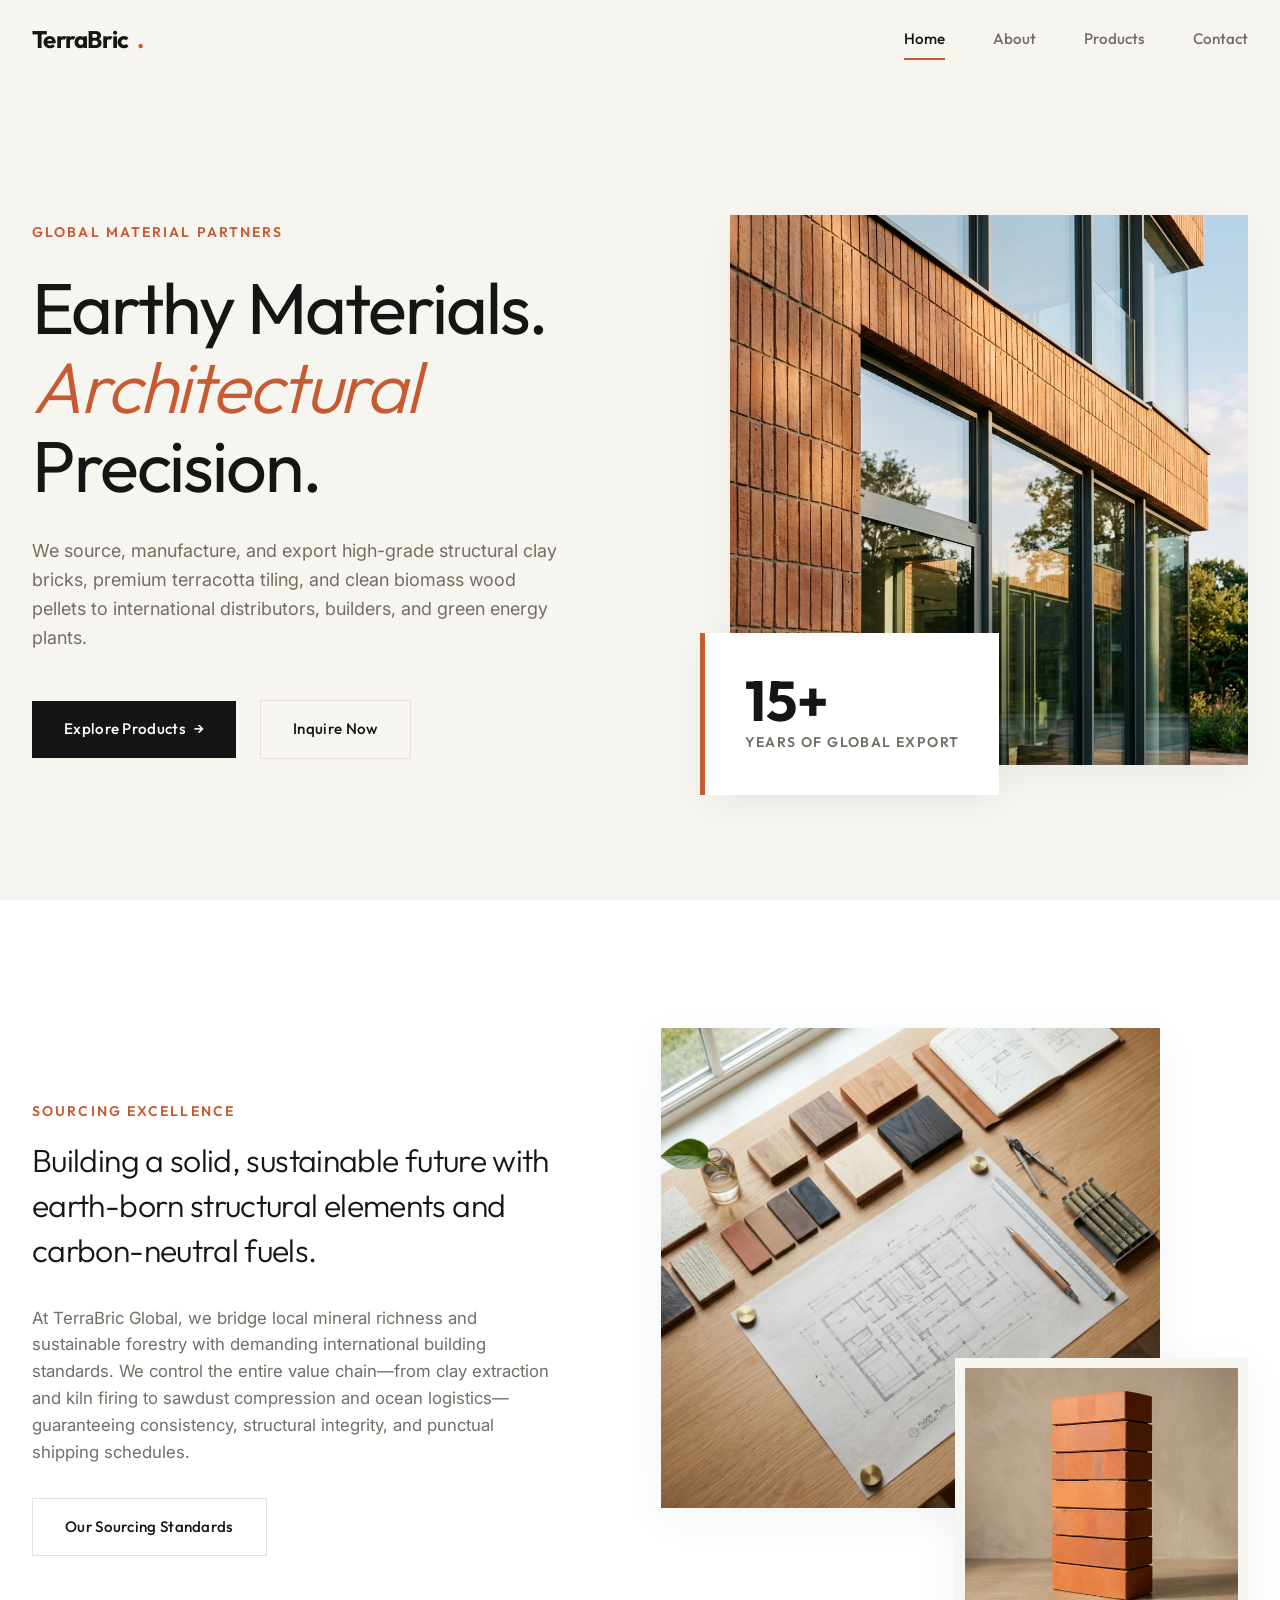
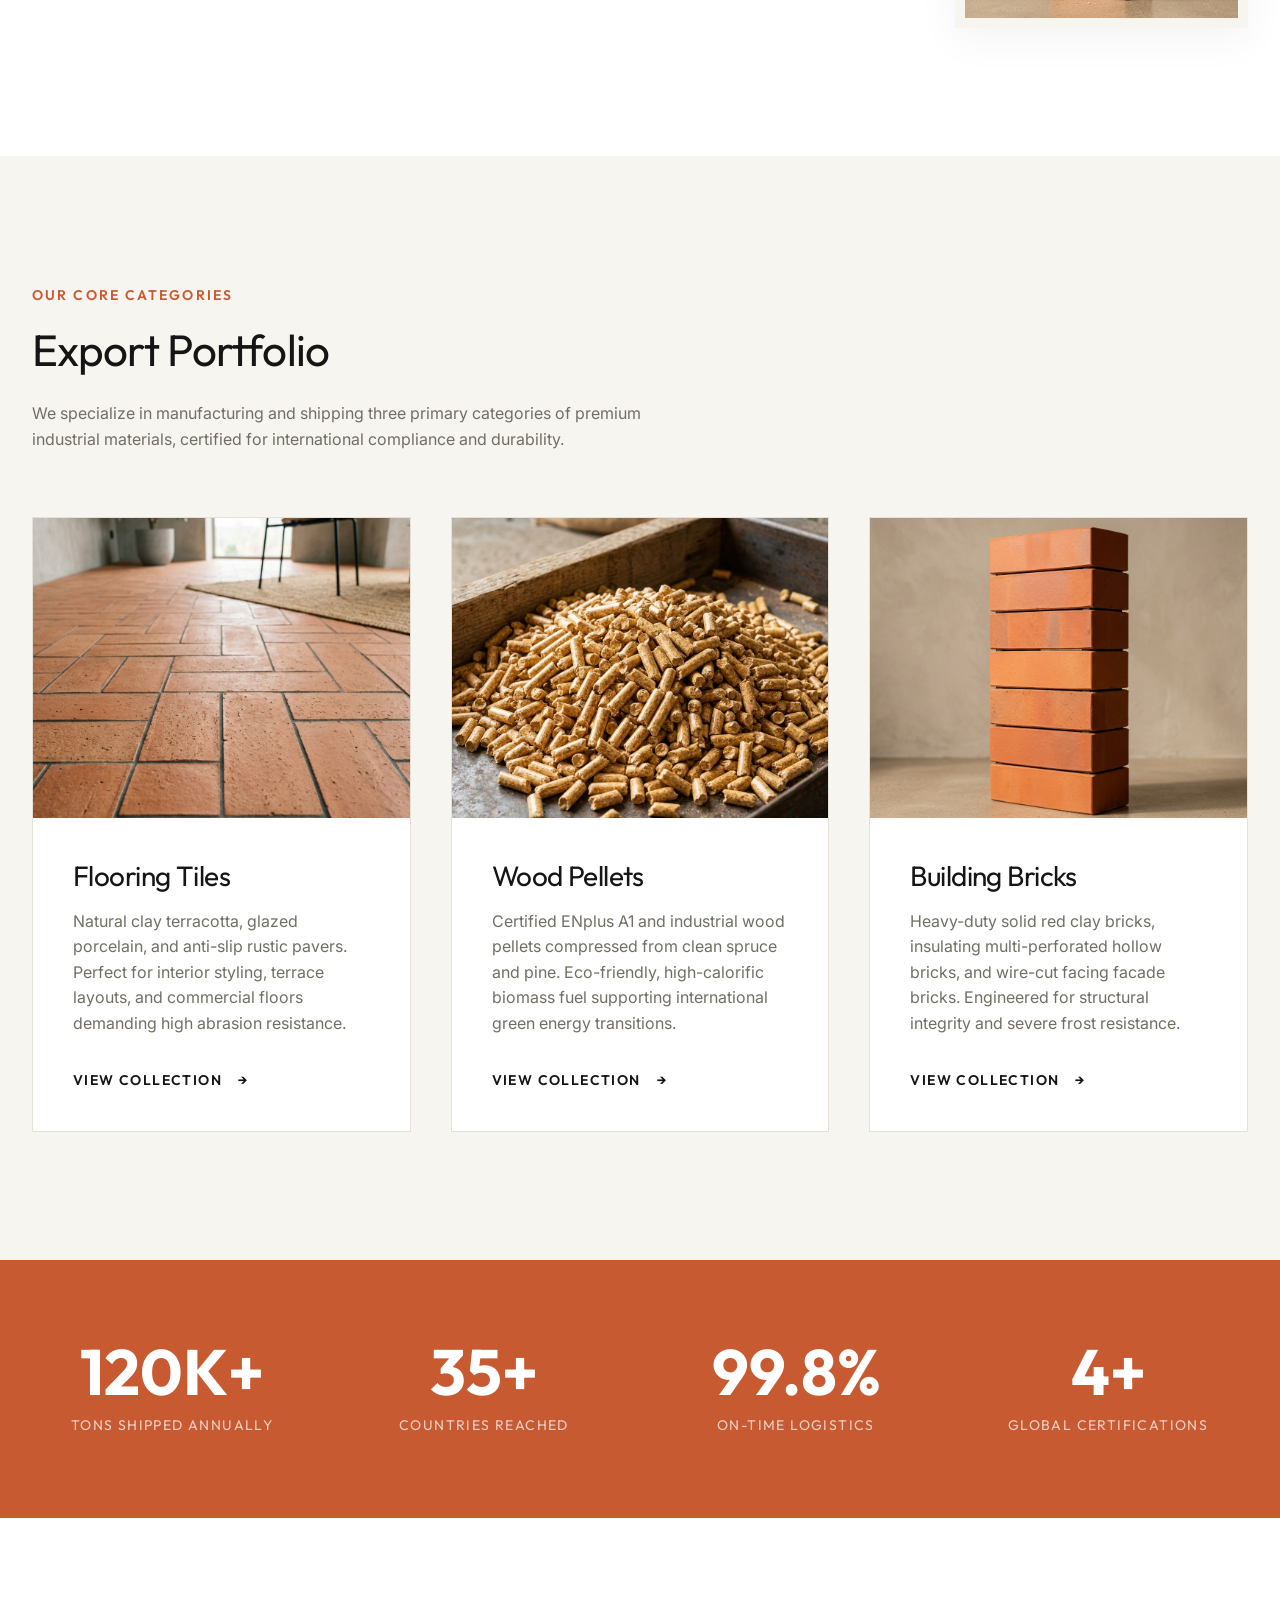
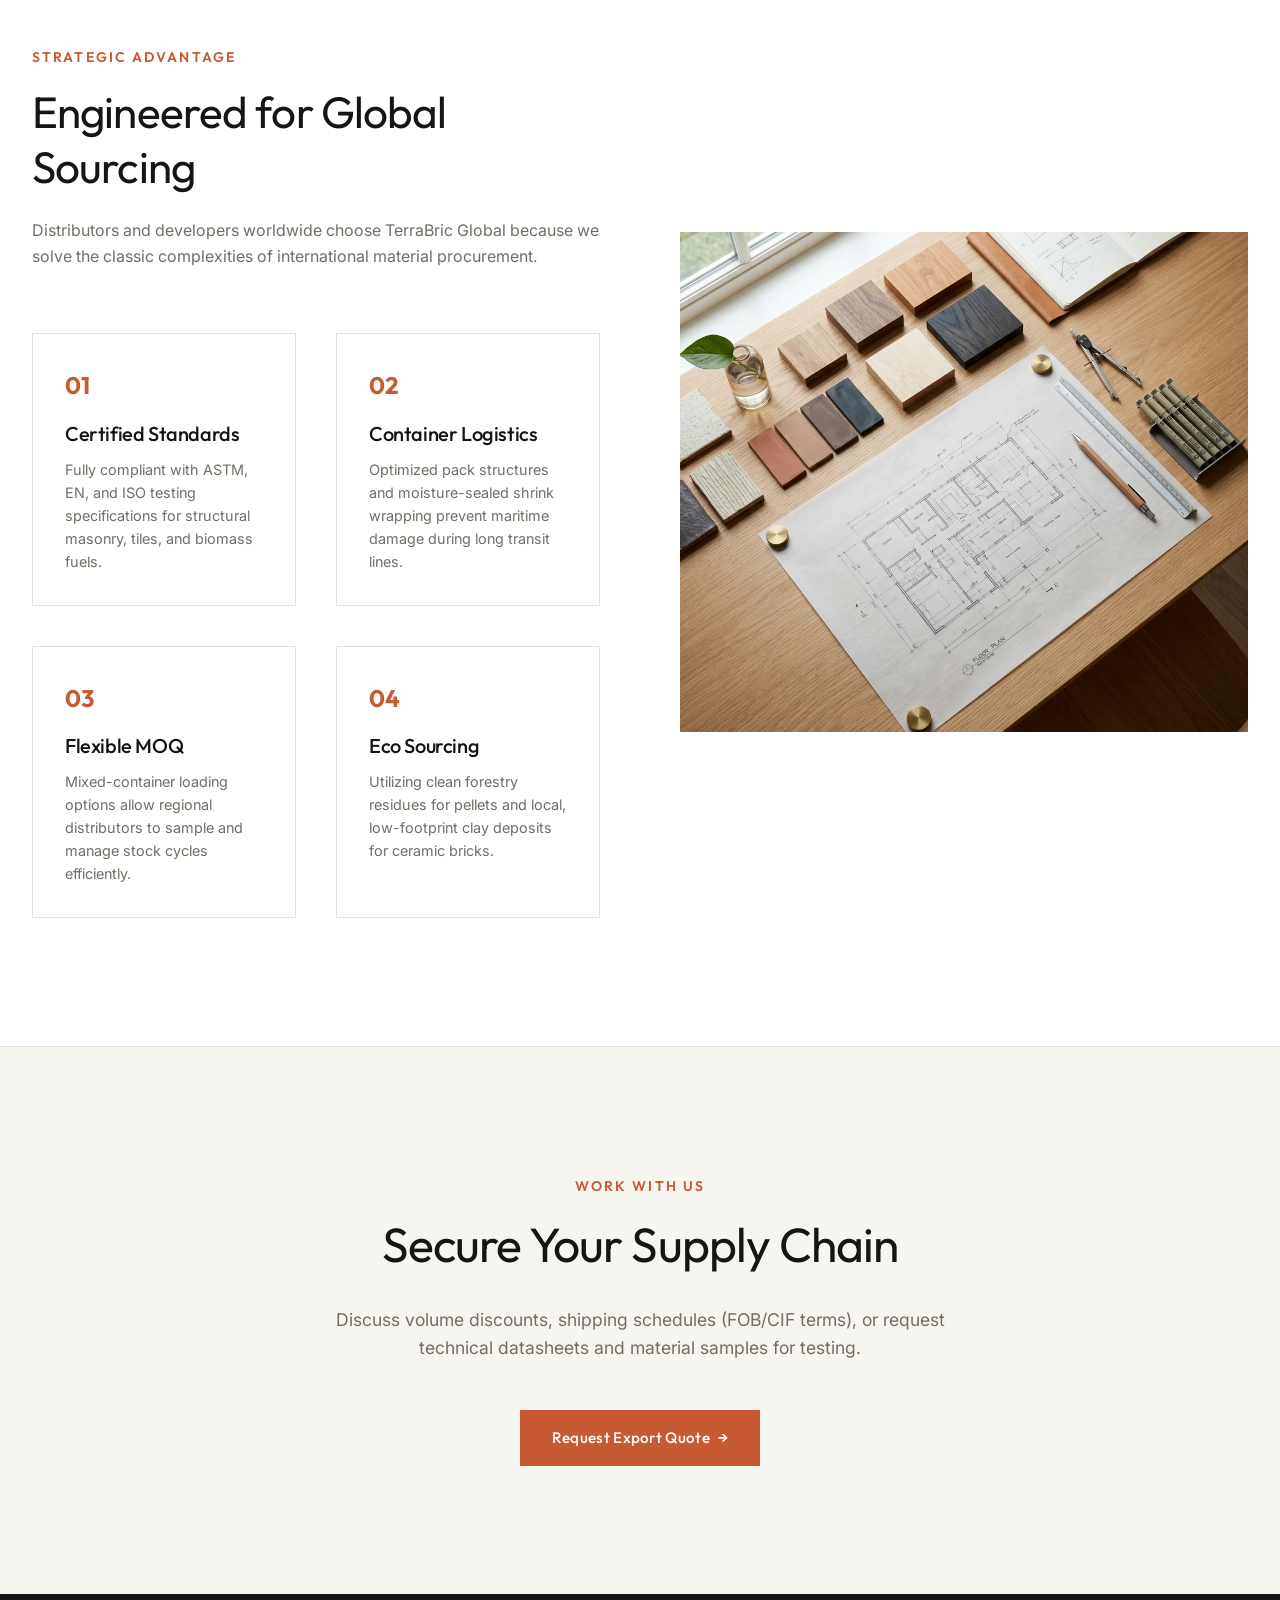
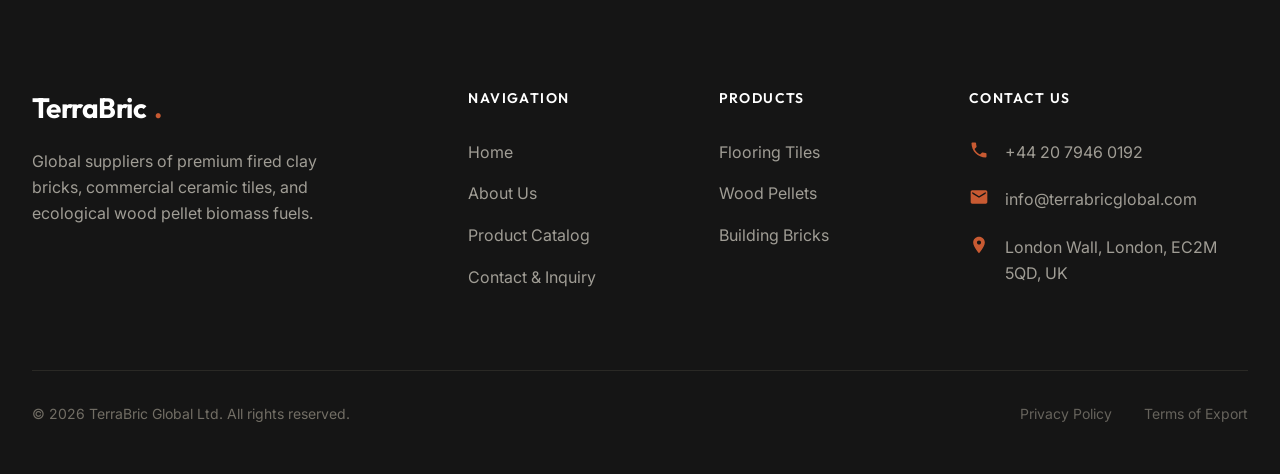
==== index.html @ 1673239d "Add files via upload" ====
<!DOCTYPE html>
<html lang="en">
<head>
  <meta charset="UTF-8">
  <meta name="viewport" content="width=device-width, initial-scale=1.0">
  <title>TerraBric Global | Premium Architectural Bricks, Flooring Tiles & Wood Pellets Export</title>
  <meta name="description" content="TerraBric Global is a premier international supplier of high-density clay building bricks, luxury terracotta flooring tiles, and certified sustainable wood pellets biomass fuel. Serving developers and distributors worldwide.">
  <link rel="stylesheet" href="css/style.css">
</head>
<body>

  <!-- HEADER -->
  <header class="header" id="main-header">
    <div class="container nav-wrapper">
      <a href="index.html" class="logo" id="logo-link">
        TerraBric<span>.</span>
      </a>
      
      <nav class="nav-links" id="desktop-nav">
        <a href="index.html" class="nav-link active">Home</a>
        <a href="about.html" class="nav-link">About</a>
        <a href="products.html" class="nav-link">Products</a>
        <a href="contact.html" class="nav-link">Contact</a>
      </nav>

      <div class="burger-menu" id="mobile-menu-burger" aria-label="Toggle Menu">
        <span class="burger-line"></span>
        <span class="burger-line"></span>
        <span class="burger-line"></span>
      </div>
    </div>
  </header>

  <!-- MOBILE NAVIGATION DRAWER -->
  <div class="mobile-nav" id="mobile-navigation-drawer">
    <a href="index.html" class="mobile-nav-link active">Home</a>
    <a href="about.html" class="mobile-nav-link">About</a>
    <a href="products.html" class="mobile-nav-link">Products</a>
    <a href="contact.html" class="mobile-nav-link">Contact</a>
  </div>

  <main>
    <!-- HERO SECTION -->
    <section class="hero" id="home-hero">
      <div class="container hero-grid">
        <div class="hero-content fade-in-element visible">
          <span class="hero-tagline">Global Material Partners</span>
          <h1>Earthy Materials. <span>Architectural</span> Precision.</h1>
          <p>We source, manufacture, and export high-grade structural clay bricks, premium terracotta tiling, and clean biomass wood pellets to international distributors, builders, and green energy plants.</p>
          <div class="hero-cta">
            <a href="products.html" class="btn btn-primary" id="hero-btn-products">
              Explore Products <span class="btn-icon">→</span>
            </a>
            <a href="contact.html" class="btn btn-secondary" id="hero-btn-contact">
              Inquire Now
            </a>
          </div>
        </div>
        <div class="hero-media fade-in-element visible delay-200">
          <div class="hero-image-wrapper">
            <img src="assets/hero.png" alt="TerraBric Premium Modern Architectural Facade">
          </div>
          <div class="hero-badge">
            <span class="number">15+</span>
            <span class="text">Years of Global Export</span>
          </div>
        </div>
      </div>
    </section>

    <!-- INTRO SECTION -->
    <section class="section section-light" id="home-intro">
      <div class="container">
        <div class="about-grid">
          <div class="about-intro-text fade-in-element">
            <span class="section-header"><span class="tagline">Sourcing Excellence</span></span>
            <h3>Building a solid, sustainable future with earth-born structural elements and carbon-neutral fuels.</h3>
            <p>At TerraBric Global, we bridge local mineral richness and sustainable forestry with demanding international building standards. We control the entire value chain—from clay extraction and kiln firing to sawdust compression and ocean logistics—guaranteeing consistency, structural integrity, and punctual shipping schedules.</p>
            <a href="about.html" class="btn btn-secondary" id="intro-btn-about">Our Sourcing Standards</a>
          </div>
          <div class="about-gallery fade-in-element delay-200">
            <div class="about-img-main">
              <img src="assets/about_company.png" alt="TerraBric Design and Material Selection Desk">
            </div>
            <div class="about-img-sub">
              <img src="assets/building_bricks.png" alt="TerraBric Premium Fired Clay Brick close-up">
            </div>
          </div>
        </div>
      </div>
    </section>

    <!-- PRODUCT CATEGORIES SHOWCASE -->
    <section class="section" id="home-categories">
      <div class="container">
        <div class="section-header fade-in-element">
          <span class="tagline">Our Core Categories</span>
          <h2>Export Portfolio</h2>
          <p>We specialize in manufacturing and shipping three primary categories of premium industrial materials, certified for international compliance and durability.</p>
        </div>

        <div class="categories-grid">
          <!-- Flooring Tiles -->
          <div class="category-card fade-in-element">
            <div class="category-img">
              <img src="assets/flooring_tiles.png" alt="Premium Terracotta Flooring Tiles">
            </div>
            <div class="category-info">
              <h3>Flooring Tiles</h3>
              <p>Natural clay terracotta, glazed porcelain, and anti-slip rustic pavers. Perfect for interior styling, terrace layouts, and commercial floors demanding high abrasion resistance.</p>
              <a href="products.html?category=flooring" class="category-link" id="cat-link-flooring">
                View Collection <span class="btn-icon">→</span>
              </a>
            </div>
          </div>

          <!-- Wood Pellets -->
          <div class="category-card fade-in-element delay-100">
            <div class="category-img">
              <img src="assets/wood_pellets.png" alt="Sustainable Biomass Wood Pellets">
            </div>
            <div class="category-info">
              <h3>Wood Pellets</h3>
              <p>Certified ENplus A1 and industrial wood pellets compressed from clean spruce and pine. Eco-friendly, high-calorific biomass fuel supporting international green energy transitions.</p>
              <a href="products.html?category=pellets" class="category-link" id="cat-link-pellets">
                View Collection <span class="btn-icon">→</span>
              </a>
            </div>
          </div>

          <!-- Building Bricks -->
          <div class="category-card fade-in-element delay-200">
            <div class="category-img">
              <img src="assets/building_bricks.png" alt="High-strength Structural Clay Building Bricks">
            </div>
            <div class="category-info">
              <h3>Building Bricks</h3>
              <p>Heavy-duty solid red clay bricks, insulating multi-perforated hollow bricks, and wire-cut facing facade bricks. Engineered for structural integrity and severe frost resistance.</p>
              <a href="products.html?category=bricks" class="category-link" id="cat-link-bricks">
                View Collection <span class="btn-icon">→</span>
              </a>
            </div>
          </div>
        </div>
      </div>
    </section>

    <!-- STATISTICS BANNER -->
    <section class="stats-banner" id="home-stats">
      <div class="container stats-grid">
        <div class="stat-item fade-in-element">
          <span class="number">120K+</span>
          <span class="label">Tons Shipped Annually</span>
        </div>
        <div class="stat-item fade-in-element delay-100">
          <span class="number">35+</span>
          <span class="label">Countries Reached</span>
        </div>
        <div class="stat-item fade-in-element delay-200">
          <span class="number">99.8%</span>
          <span class="label">On-Time Logistics</span>
        </div>
        <div class="stat-item fade-in-element delay-300">
          <span class="number">4+</span>
          <span class="label">Global Certifications</span>
        </div>
      </div>
    </section>

    <!-- WHY CHOOSE US / FEATURES -->
    <section class="section section-light" id="home-why-us">
      <div class="container">
        <div class="why-grid">
          <div class="why-content fade-in-element">
            <div class="section-header">
              <span class="tagline">Strategic Advantage</span>
              <h2>Engineered for Global Sourcing</h2>
              <p>Distributors and developers worldwide choose TerraBric Global because we solve the classic complexities of international material procurement.</p>
            </div>
            
            <div class="why-features">
              <div class="why-feature-card">
                <span class="feature-num">01</span>
                <h4>Certified Standards</h4>
                <p>Fully compliant with ASTM, EN, and ISO testing specifications for structural masonry, tiles, and biomass fuels.</p>
              </div>
              <div class="why-feature-card">
                <span class="feature-num">02</span>
                <h4>Container Logistics</h4>
                <p>Optimized pack structures and moisture-sealed shrink wrapping prevent maritime damage during long transit lines.</p>
              </div>
              <div class="why-feature-card">
                <span class="feature-num">03</span>
                <h4>Flexible MOQ</h4>
                <p>Mixed-container loading options allow regional distributors to sample and manage stock cycles efficiently.</p>
              </div>
              <div class="why-feature-card">
                <span class="feature-num">04</span>
                <h4>Eco Sourcing</h4>
                <p>Utilizing clean forestry residues for pellets and local, low-footprint clay deposits for ceramic bricks.</p>
              </div>
            </div>
          </div>
          
          <div class="why-image-wrapper fade-in-element delay-200">
            <img src="assets/about_company.png" alt="TerraBric Quality Assurance Workspace">
          </div>
        </div>
      </div>
    </section>

    <!-- PARTNER CALL TO ACTION -->
    <section class="section" id="home-cta" style="background-color: var(--color-alabaster); border-top: 1px solid var(--color-border); text-align: center;">
      <div class="container" style="max-width: 700px;">
        <div class="fade-in-element">
          <span class="section-header" style="margin: 0 auto 2rem auto;"><span class="tagline">Work With Us</span></span>
          <h2 style="font-size: 3rem; font-weight: 400; margin-bottom: 2rem;">Secure Your Supply Chain</h2>
          <p style="font-size: 1.1rem; margin-bottom: 3rem;">Discuss volume discounts, shipping schedules (FOB/CIF terms), or request technical datasheets and material samples for testing.</p>
          <a href="contact.html" class="btn btn-clay" id="cta-btn-contact">
            Request Export Quote <span class="btn-icon">→</span>
          </a>
        </div>
      </div>
    </section>
  </main>

  <!-- FOOTER -->
  <footer class="footer" id="main-footer">
    <div class="container">
      <div class="footer-grid">
        <div class="footer-brand">
          <h3>TerraBric<span>.</span></h3>
          <p>Global suppliers of premium fired clay bricks, commercial ceramic tiles, and ecological wood pellet biomass fuels.</p>
        </div>
        
        <div>
          <h4 class="footer-title">Navigation</h4>
          <ul class="footer-links">
            <li><a href="index.html">Home</a></li>
            <li><a href="about.html">About Us</a></li>
            <li><a href="products.html">Product Catalog</a></li>
            <li><a href="contact.html">Contact & Inquiry</a></li>
          </ul>
        </div>
        
        <div>
          <h4 class="footer-title">Products</h4>
          <ul class="footer-links">
            <li><a href="products.html?category=flooring">Flooring Tiles</a></li>
            <li><a href="products.html?category=pellets">Wood Pellets</a></li>
            <li><a href="products.html?category=bricks">Building Bricks</a></li>
          </ul>
        </div>
        
        <div>
          <h4 class="footer-title">Contact Us</h4>
          <ul class="footer-contact-info">
            <li>
              <span class="icon">
                <!-- SVG phone -->
                <svg fill="currentColor" viewBox="0 0 24 24"><path d="M6.62 10.79c1.44 2.83 3.76 5.14 6.59 6.59l2.2-2.2c.27-.27.67-.36 1.02-.24 1.12.37 2.33.57 3.57.57.55 0 1 .45 1 1V20c0 .55-.45 1-1 1-9.39 0-17-7.61-17-17 0-.55.45-1 1-1h3.5c.55 0 1 .45 1 1 0 1.25.2 2.45.57 3.57.11.35.03.74-.25 1.02l-2.2 2.2z"/></svg>
              </span>
              <span>+44 20 7946 0192</span>
            </li>
            <li>
              <span class="icon">
                <!-- SVG email -->
                <svg fill="currentColor" viewBox="0 0 24 24"><path d="M20 4H4c-1.1 0-1.99.9-1.99 2L2 18c0 1.1.9 2 2 2h16c1.1 0 2-.9 2-2V6c0-1.1-.9-2-2-2zm0 4l-8 5-8-5V6l8 5 8-5v2z"/></svg>
              </span>
              <span>info@terrabricglobal.com</span>
            </li>
            <li>
              <span class="icon">
                <!-- SVG map -->
                <svg fill="currentColor" viewBox="0 0 24 24"><path d="M12 2C8.13 2 5 5.13 5 9c0 5.25 7 13 7 13s7-7.75 7-13c0-3.87-3.13-7-7-7zm0 9.5c-1.38 0-2.5-1.12-2.5-2.5s1.12-2.5 2.5-2.5 2.5 1.12 2.5 2.5-1.12 2.5-2.5 2.5z"/></svg>
              </span>
              <span>London Wall, London, EC2M 5QD, UK</span>
            </li>
          </ul>
        </div>
      </div>
      
      <div class="footer-bottom">
        <p>&copy; <span id="current-year">2026</span> TerraBric Global Ltd. All rights reserved.</p>
        <div class="footer-bottom-links">
          <a href="#">Privacy Policy</a>
          <a href="#">Terms of Export</a>
        </div>
      </div>
    </div>
  </footer>

  <!-- Scripts -->
  <script src="js/products-data.js"></script>
  <script src="js/main.js"></script>
  <script>
    // Update footer copyright year dynamically
    document.getElementById("current-year").innerText = new Date().getFullYear();
  </script>
</body>
</html>
---- css/style.css ----
/* 
  TerraBric Global - Core Stylesheet
  Design Concept: Minimalist, International, Architectural Earth
*/

@import url('https://fonts.googleapis.com/css2?family=Inter:wght@300;400;500;600&family=Outfit:wght@300;400;500;600;700&display=swap');

/* --- CUSTOM VARIABLES --- */
:root {
  --font-heading: 'Outfit', -apple-system, BlinkMacSystemFont, "Segoe UI", Roboto, sans-serif;
  --font-body: 'Inter', -apple-system, BlinkMacSystemFont, "Segoe UI", Roboto, sans-serif;

  /* Color Palette */
  --color-clay: #C85A32;
  --color-clay-dark: #A84723;
  --color-clay-light: #F9ECE8;
  --color-wood: #8F6B38;
  --color-wood-dark: #74562C;
  --color-wood-light: #F5EFE6;
  --color-charcoal: #151515;
  --color-slate: #2A2A2A;
  --color-alabaster: #F7F5F0;
  --color-white: #FFFFFF;
  --color-border: #E5E1D8;
  --color-muted: #726E65;

  /* Layout & Spacing */
  --max-width: 1280px;
  --header-height: 80px;
  --transition-smooth: all 0.4s cubic-bezier(0.25, 1, 0.5, 1);
  --transition-fast: all 0.2s ease-out;
  --shadow-subtle: 0 4px 30px rgba(0, 0, 0, 0.02);
  --shadow-medium: 0 10px 40px rgba(0, 0, 0, 0.05);
}

/* --- RESET & BASE --- */
*, *::before, *::after {
  box-sizing: border-box;
  margin: 0;
  padding: 0;
}

html {
  scroll-behavior: smooth;
  -webkit-text-size-adjust: 100%;
}

body {
  font-family: var(--font-body);
  background-color: var(--color-alabaster);
  color: var(--color-charcoal);
  line-height: 1.6;
  -webkit-font-smoothing: antialiased;
  overflow-x: hidden;
}

h1, h2, h3, h4, h5, h6 {
  font-family: var(--font-heading);
  font-weight: 500;
  line-height: 1.25;
  letter-spacing: -0.02em;
  color: var(--color-charcoal);
}

p {
  color: var(--color-muted);
  font-weight: 400;
}

a {
  color: inherit;
  text-decoration: none;
  transition: var(--transition-fast);
}

button, input, textarea, select {
  font-family: inherit;
  font-size: inherit;
  color: inherit;
  background: none;
  border: none;
  outline: none;
}

img {
  max-width: 100%;
  height: auto;
  display: block;
}

ul {
  list-style: none;
}

/* --- LAYOUT COMPONENTS --- */
.container {
  width: 100%;
  max-width: var(--max-width);
  margin: 0 auto;
  padding: 0 2rem;
}

.section {
  padding: 8rem 0;
  position: relative;
}

.section-light {
  background-color: var(--color-white);
}

.section-header {
  max-width: 650px;
  margin-bottom: 4rem;
}

.section-header .tagline {
  font-family: var(--font-heading);
  font-size: 0.875rem;
  font-weight: 600;
  text-transform: uppercase;
  letter-spacing: 0.15em;
  color: var(--color-clay);
  margin-bottom: 1rem;
  display: block;
}

.section-header h2 {
  font-size: 2.75rem;
  font-weight: 400;
  margin-bottom: 1.5rem;
}

/* --- BUTTONS --- */
.btn {
  display: inline-flex;
  align-items: center;
  justify-content: center;
  padding: 1rem 2rem;
  font-family: var(--font-heading);
  font-size: 0.95rem;
  font-weight: 500;
  letter-spacing: 0.02em;
  cursor: pointer;
  transition: var(--transition-smooth);
  border-radius: 0;
}

.btn-primary {
  background-color: var(--color-charcoal);
  color: var(--color-white);
}

.btn-primary:hover {
  background-color: var(--color-clay);
  transform: translateY(-2px);
}

.btn-secondary {
  border: 1px solid var(--color-border);
  color: var(--color-charcoal);
}

.btn-secondary:hover {
  background-color: var(--color-charcoal);
  color: var(--color-white);
  border-color: var(--color-charcoal);
  transform: translateY(-2px);
}

.btn-clay {
  background-color: var(--color-clay);
  color: var(--color-white);
}

.btn-clay:hover {
  background-color: var(--color-clay-dark);
  transform: translateY(-2px);
}

.btn-icon {
  margin-left: 0.5rem;
  transition: transform 0.3s ease;
}

.btn:hover .btn-icon {
  transform: translateX(5px);
}

/* --- HEADER & NAVIGATION --- */
.header {
  position: fixed;
  top: 0;
  left: 0;
  width: 100%;
  height: var(--header-height);
  z-index: 1000;
  transition: var(--transition-smooth);
  border-bottom: 1px solid transparent;
}

.header.scrolled {
  background-color: rgba(247, 245, 240, 0.85);
  backdrop-filter: blur(16px);
  -webkit-backdrop-filter: blur(16px);
  border-bottom: 1px solid var(--color-border);
  height: 70px;
}

.nav-wrapper {
  display: flex;
  justify-content: space-between;
  align-items: center;
  height: 100%;
}

.logo {
  font-family: var(--font-heading);
  font-size: 1.5rem;
  font-weight: 700;
  letter-spacing: -0.03em;
  color: var(--color-charcoal);
  display: flex;
  align-items: center;
  gap: 0.5rem;
}

.logo span {
  color: var(--color-clay);
}

.logo-dot {
  width: 8px;
  height: 8px;
  background-color: var(--color-clay);
  border-radius: 50%;
}

.nav-links {
  display: flex;
  gap: 3rem;
  align-items: center;
}

.nav-link {
  font-family: var(--font-heading);
  font-size: 0.95rem;
  font-weight: 500;
  color: var(--color-muted);
  position: relative;
  padding: 0.5rem 0;
}

.nav-link:hover, .nav-link.active {
  color: var(--color-charcoal);
}

.nav-link::after {
  content: '';
  position: absolute;
  bottom: 0;
  left: 0;
  width: 0;
  height: 2px;
  background-color: var(--color-clay);
  transition: var(--transition-smooth);
}

.nav-link:hover::after, .nav-link.active::after {
  width: 100%;
}

/* Hamburger mobile menu button */
.burger-menu {
  display: none;
  flex-direction: column;
  justify-content: space-between;
  width: 24px;
  height: 18px;
  cursor: pointer;
  z-index: 1001;
}

.burger-line {
  width: 100%;
  height: 2px;
  background-color: var(--color-charcoal);
  transition: var(--transition-smooth);
}

/* Mobile Nav Drawer */
.mobile-nav {
  position: fixed;
  top: 0;
  right: -100%;
  width: 100%;
  height: 100vh;
  background-color: var(--color-alabaster);
  z-index: 999;
  display: flex;
  flex-direction: column;
  justify-content: center;
  align-items: center;
  gap: 2.5rem;
  transition: var(--transition-smooth);
  padding: 2rem;
}

.mobile-nav.open {
  right: 0;
}

.mobile-nav-link {
  font-family: var(--font-heading);
  font-size: 2rem;
  font-weight: 400;
  color: var(--color-muted);
}

.mobile-nav-link.active, .mobile-nav-link:hover {
  color: var(--color-charcoal);
}

/* Burger Animation */
.burger-menu.open .burger-line:nth-child(1) {
  transform: translateY(8px) rotate(45deg);
}

.burger-menu.open .burger-line:nth-child(2) {
  opacity: 0;
}

.burger-menu.open .burger-line:nth-child(3) {
  transform: translateY(-8px) rotate(-45deg);
}

/* --- FOOTER --- */
.footer {
  background-color: var(--color-charcoal);
  color: var(--color-white);
  padding: 6rem 0 3rem 0;
}

.footer-grid {
  display: grid;
  grid-template-columns: 2fr 1fr 1fr 1.5fr;
  gap: 4rem;
  margin-bottom: 5rem;
}

.footer-brand h3 {
  font-family: var(--font-heading);
  font-size: 1.75rem;
  font-weight: 700;
  color: var(--color-white);
  margin-bottom: 1.5rem;
  display: flex;
  align-items: center;
  gap: 0.5rem;
}

.footer-brand h3 span {
  color: var(--color-clay);
}

.footer-brand p {
  color: #A09D95;
  margin-bottom: 2rem;
  max-width: 300px;
}

.footer-title {
  font-family: var(--font-heading);
  font-size: 0.875rem;
  font-weight: 600;
  text-transform: uppercase;
  letter-spacing: 0.1em;
  color: var(--color-white);
  margin-bottom: 2rem;
}

.footer-links {
  display: flex;
  flex-direction: column;
  gap: 1rem;
}

.footer-links a {
  color: #A09D95;
}

.footer-links a:hover {
  color: var(--color-clay);
  transform: translateX(4px);
}

.footer-contact-info {
  display: flex;
  flex-direction: column;
  gap: 1.25rem;
}

.footer-contact-info li {
  display: flex;
  gap: 1rem;
  color: #A09D95;
}

.footer-contact-info .icon {
  color: var(--color-clay);
  flex-shrink: 0;
  width: 20px;
}

.footer-newsletter p {
  color: #A09D95;
  margin-bottom: 1.5rem;
}

.newsletter-form {
  display: flex;
  border-bottom: 1px solid #403E39;
  padding-bottom: 0.5rem;
}

.newsletter-form input {
  flex-grow: 1;
  color: var(--color-white);
  font-size: 0.9rem;
}

.newsletter-form input::placeholder {
  color: #66635C;
}

.newsletter-submit {
  color: var(--color-clay);
  cursor: pointer;
  padding: 0 0.5rem;
}

.newsletter-submit:hover {
  color: var(--color-white);
}

.footer-bottom {
  display: flex;
  justify-content: space-between;
  align-items: center;
  padding-top: 2rem;
  border-top: 1px solid #2A2925;
  font-size: 0.875rem;
  color: #66635C;
}

.footer-bottom-links {
  display: flex;
  gap: 2rem;
}

.footer-bottom-links a:hover {
  color: var(--color-white);
}

/* --- HERO COMPONENT --- */
.hero {
  min-height: 100vh;
  display: flex;
  align-items: center;
  position: relative;
  overflow: hidden;
  padding-top: var(--header-height);
}

.hero-grid {
  display: grid;
  grid-template-columns: 1.1fr 0.9fr;
  gap: 4rem;
  align-items: center;
  width: 100%;
}

.hero-content {
  z-index: 2;
}

.hero-tagline {
  font-family: var(--font-heading);
  font-size: 0.875rem;
  font-weight: 600;
  text-transform: uppercase;
  letter-spacing: 0.15em;
  color: var(--color-clay);
  margin-bottom: 1.5rem;
  display: block;
}

.hero-content h1 {
  font-size: 4.5rem;
  font-weight: 400;
  line-height: 1.1;
  letter-spacing: -0.03em;
  margin-bottom: 2rem;
}

.hero-content h1 span {
  font-style: italic;
  font-weight: 300;
  color: var(--color-clay);
}

.hero-content p {
  font-size: 1.125rem;
  margin-bottom: 3rem;
  max-width: 540px;
}

.hero-cta {
  display: flex;
  gap: 1.5rem;
  align-items: center;
}

.hero-media {
  position: relative;
  height: 550px;
  width: 100%;
}

.hero-image-wrapper {
  width: 100%;
  height: 100%;
  overflow: hidden;
  box-shadow: var(--shadow-medium);
  position: relative;
}

.hero-image-wrapper img {
  width: 100%;
  height: 100%;
  object-fit: cover;
  transition: transform 12s ease-out;
}

.hero:hover .hero-image-wrapper img {
  transform: scale(1.08);
}

.hero-badge {
  position: absolute;
  bottom: -30px;
  left: -30px;
  background-color: var(--color-white);
  padding: 2.5rem;
  box-shadow: var(--shadow-medium);
  border-left: 5px solid var(--color-clay);
  z-index: 3;
}

.hero-badge .number {
  font-family: var(--font-heading);
  font-size: 3.5rem;
  font-weight: 700;
  line-height: 1;
  color: var(--color-charcoal);
  display: block;
}

.hero-badge .text {
  font-family: var(--font-heading);
  font-size: 0.875rem;
  font-weight: 600;
  text-transform: uppercase;
  letter-spacing: 0.1em;
  color: var(--color-muted);
}

/* --- INNER HERO COMPONENT --- */
.inner-hero {
  background-color: var(--color-charcoal);
  color: var(--color-white);
  padding: 10rem 0 6rem 0;
  text-align: left;
}

.inner-hero h1 {
  font-size: 3.75rem;
  font-weight: 400;
  color: var(--color-white);
  margin-bottom: 1.5rem;
}

.inner-hero p {
  color: #A09D95;
  font-size: 1.125rem;
  max-width: 600px;
}

.breadcrumb {
  display: flex;
  gap: 0.75rem;
  font-family: var(--font-heading);
  font-size: 0.875rem;
  text-transform: uppercase;
  letter-spacing: 0.1em;
  margin-bottom: 2rem;
  color: #7A766F;
}

.breadcrumb a {
  color: #A09D95;
}

.breadcrumb a:hover {
  color: var(--color-white);
}

.breadcrumb-separator::before {
  content: '/';
}

/* --- HOME: CATEGORIES SECTION --- */
.categories-grid {
  display: grid;
  grid-template-columns: repeat(3, 1fr);
  gap: 2.5rem;
}

.category-card {
  background-color: var(--color-white);
  border: 1px solid var(--color-border);
  position: relative;
  overflow: hidden;
  display: flex;
  flex-direction: column;
  transition: var(--transition-smooth);
}

.category-card:hover {
  transform: translateY(-8px);
  box-shadow: var(--shadow-medium);
  border-color: transparent;
}

.category-img {
  height: 300px;
  width: 100%;
  overflow: hidden;
}

.category-img img {
  width: 100%;
  height: 100%;
  object-fit: cover;
  transition: transform 0.6s ease;
}

.category-card:hover .category-img img {
  transform: scale(1.05);
}

.category-info {
  padding: 2.5rem;
  flex-grow: 1;
  display: flex;
  flex-direction: column;
}

.category-info h3 {
  font-size: 1.75rem;
  font-weight: 400;
  margin-bottom: 1rem;
}

.category-info p {
  margin-bottom: 2rem;
  flex-grow: 1;
}

.category-link {
  font-family: var(--font-heading);
  font-weight: 600;
  font-size: 0.875rem;
  text-transform: uppercase;
  letter-spacing: 0.1em;
  color: var(--color-charcoal);
  display: flex;
  align-items: center;
  gap: 0.5rem;
  transition: var(--transition-fast);
}

.category-card:hover .category-link {
  color: var(--color-clay);
}

.category-card:hover .category-link .btn-icon {
  transform: translateX(6px);
}

/* --- HOME: WHY CHOOSE US --- */
.why-grid {
  display: grid;
  grid-template-columns: 1fr 1fr;
  gap: 5rem;
  align-items: center;
}

.why-features {
  display: grid;
  grid-template-columns: 1fr 1fr;
  gap: 2.5rem;
}

.why-feature-card {
  padding: 2rem;
  background-color: var(--color-white);
  border: 1px solid var(--color-border);
  transition: var(--transition-smooth);
}

.why-feature-card:hover {
  border-color: var(--color-clay);
  box-shadow: var(--shadow-subtle);
}

.feature-num {
  font-family: var(--font-heading);
  font-size: 1.5rem;
  font-weight: 700;
  color: var(--color-clay);
  margin-bottom: 1rem;
  display: block;
}

.why-feature-card h4 {
  font-size: 1.25rem;
  margin-bottom: 0.75rem;
}

.why-feature-card p {
  font-size: 0.9rem;
}

.why-image-wrapper {
  position: relative;
  height: 500px;
}

.why-image-wrapper img {
  width: 100%;
  height: 100%;
  object-fit: cover;
}

/* --- HOME: DYNAMIC COUNTERS --- */
.stats-banner {
  background-color: var(--color-clay);
  color: var(--color-white);
  padding: 5rem 0;
}

.stats-grid {
  display: grid;
  grid-template-columns: repeat(4, 1fr);
  text-align: center;
  gap: 2rem;
}

.stat-item .number {
  font-family: var(--font-heading);
  font-size: 4rem;
  font-weight: 700;
  line-height: 1;
  display: block;
  margin-bottom: 0.5rem;
}

.stat-item .label {
  font-family: var(--font-heading);
  font-size: 0.875rem;
  text-transform: uppercase;
  letter-spacing: 0.1em;
  color: rgba(255, 255, 255, 0.7);
}

/* --- ABOUT PAGE STYLES --- */
.about-grid {
  display: grid;
  grid-template-columns: 1fr 1.1fr;
  gap: 6rem;
  align-items: center;
}

.about-intro-text h3 {
  font-size: 2rem;
  font-weight: 300;
  line-height: 1.4;
  margin-bottom: 2rem;
  color: var(--color-charcoal);
}

.about-intro-text p {
  font-size: 1.05rem;
  margin-bottom: 2rem;
}

.about-gallery {
  position: relative;
  height: 600px;
}

.about-img-main {
  width: 85%;
  height: 80%;
  overflow: hidden;
  box-shadow: var(--shadow-medium);
}

.about-img-main img {
  width: 100%;
  height: 100%;
  object-fit: cover;
}

.about-img-sub {
  position: absolute;
  bottom: 0;
  right: 0;
  width: 50%;
  height: 45%;
  border: 10px solid var(--color-alabaster);
  box-shadow: var(--shadow-medium);
  overflow: hidden;
}

.about-img-sub img {
  width: 100%;
  height: 100%;
  object-fit: cover;
}

/* Logistics standards section */
.standards-grid {
  display: grid;
  grid-template-columns: repeat(3, 1fr);
  gap: 3rem;
  margin-top: 4rem;
}

.standard-card {
  padding: 3rem 2.5rem;
  background-color: var(--color-alabaster);
  border-top: 3px solid var(--color-charcoal);
  transition: var(--transition-smooth);
}

.standard-card:hover {
  background-color: var(--color-white);
  border-top-color: var(--color-clay);
  box-shadow: var(--shadow-medium);
}

.standard-icon {
  font-size: 2.5rem;
  margin-bottom: 1.5rem;
  display: block;
}

.standard-card h4 {
  font-size: 1.5rem;
  margin-bottom: 1rem;
}

/* Timeline */
.timeline {
  max-width: 800px;
  margin: 4rem auto 0 auto;
  position: relative;
}

.timeline::before {
  content: '';
  position: absolute;
  top: 0;
  bottom: 0;
  left: 50%;
  width: 1px;
  background-color: var(--color-border);
  transform: translateX(-50%);
}

.timeline-item {
  position: relative;
  margin-bottom: 4rem;
  width: 50%;
  padding: 0 3rem;
}

.timeline-item:nth-child(odd) {
  left: 0;
  text-align: right;
}

.timeline-item:nth-child(even) {
  left: 50%;
  text-align: left;
}

.timeline-dot {
  width: 12px;
  height: 12px;
  background-color: var(--color-clay);
  border-radius: 50%;
  position: absolute;
  top: 8px;
  z-index: 5;
}

.timeline-item:nth-child(odd) .timeline-dot {
  right: -6px;
}

.timeline-item:nth-child(even) .timeline-dot {
  left: -6px;
}

.timeline-year {
  font-family: var(--font-heading);
  font-size: 1.5rem;
  font-weight: 700;
  color: var(--color-clay);
  margin-bottom: 0.5rem;
  display: block;
}

.timeline-content h4 {
  font-size: 1.25rem;
  margin-bottom: 0.75rem;
  color: var(--color-charcoal);
}

/* --- PRODUCTS PAGE STYLES --- */
.products-filter-bar {
  display: flex;
  justify-content: center;
  gap: 1.5rem;
  margin-bottom: 4rem;
  flex-wrap: wrap;
}

.filter-btn {
  padding: 0.75rem 2rem;
  font-family: var(--font-heading);
  font-weight: 500;
  font-size: 0.95rem;
  color: var(--color-muted);
  border: 1px solid var(--color-border);
  cursor: pointer;
  transition: var(--transition-fast);
}

.filter-btn:hover, .filter-btn.active {
  color: var(--color-white);
  background-color: var(--color-charcoal);
  border-color: var(--color-charcoal);
}

.products-grid {
  display: grid;
  grid-template-columns: repeat(3, 1fr);
  gap: 2.5rem;
  min-height: 400px;
}

.product-card {
  background-color: var(--color-white);
  border: 1px solid var(--color-border);
  overflow: hidden;
  transition: var(--transition-smooth);
  cursor: pointer;
  display: flex;
  flex-direction: column;
}

.product-card:hover {
  transform: translateY(-8px);
  box-shadow: var(--shadow-medium);
}

.product-img {
  height: 280px;
  width: 100%;
  overflow: hidden;
  background-color: var(--color-alabaster);
  position: relative;
}

.product-img img {
  width: 100%;
  height: 100%;
  object-fit: cover;
  transition: transform 0.5s ease;
}

.product-card:hover .product-img img {
  transform: scale(1.05);
}

.product-tag {
  position: absolute;
  top: 1.5rem;
  left: 1.5rem;
  background-color: var(--color-white);
  padding: 0.35rem 0.85rem;
  font-family: var(--font-heading);
  font-size: 0.75rem;
  font-weight: 600;
  text-transform: uppercase;
  letter-spacing: 0.05em;
  color: var(--color-clay);
  box-shadow: var(--shadow-subtle);
}

.product-info {
  padding: 2rem;
  flex-grow: 1;
  display: flex;
  flex-direction: column;
}

.product-info h3 {
  font-size: 1.5rem;
  font-weight: 400;
  margin-bottom: 0.75rem;
}

.product-info p {
  font-size: 0.95rem;
  margin-bottom: 1.5rem;
  flex-grow: 1;
}

.product-spec-preview {
  font-size: 0.85rem;
  color: var(--color-muted);
  border-top: 1px solid var(--color-border);
  padding-top: 1rem;
  margin-bottom: 1.5rem;
  display: flex;
  justify-content: space-between;
}

.product-action-link {
  font-family: var(--font-heading);
  font-size: 0.875rem;
  font-weight: 600;
  text-transform: uppercase;
  letter-spacing: 0.1em;
  color: var(--color-clay);
  display: flex;
  align-items: center;
  gap: 0.5rem;
}

/* --- PRODUCT DETAIL MODAL --- */
.modal-overlay {
  position: fixed;
  top: 0;
  left: 0;
  width: 100%;
  height: 100%;
  background-color: rgba(21, 21, 21, 0.6);
  backdrop-filter: blur(8px);
  -webkit-backdrop-filter: blur(8px);
  z-index: 1100;
  display: flex;
  justify-content: center;
  align-items: center;
  opacity: 0;
  pointer-events: none;
  transition: opacity 0.4s ease;
  padding: 2rem;
}

.modal-overlay.open {
  opacity: 1;
  pointer-events: auto;
}

.modal-container {
  background-color: var(--color-white);
  width: 100%;
  max-width: 960px;
  max-height: 90vh;
  overflow-y: auto;
  position: relative;
  box-shadow: 0 30px 60px rgba(0, 0, 0, 0.2);
  transform: translateY(30px);
  transition: transform 0.4s cubic-bezier(0.25, 1, 0.5, 1);
  display: grid;
  grid-template-columns: 1.1fr 0.9fr;
}

.modal-overlay.open .modal-container {
  transform: translateY(0);
}

.modal-close-btn {
  position: absolute;
  top: 1.5rem;
  right: 1.5rem;
  width: 40px;
  height: 40px;
  background-color: var(--color-white);
  border-radius: 50%;
  display: flex;
  justify-content: center;
  align-items: center;
  cursor: pointer;
  box-shadow: var(--shadow-medium);
  z-index: 10;
  transition: var(--transition-fast);
}

.modal-close-btn:hover {
  background-color: var(--color-charcoal);
  color: var(--color-white);
}

.modal-gallery-side {
  position: relative;
  background-color: var(--color-alabaster);
  display: flex;
  align-items: center;
  justify-content: center;
}

.modal-gallery-side img {
  width: 100%;
  height: 100%;
  object-fit: cover;
  min-height: 450px;
}

.modal-info-side {
  padding: 4rem 3rem;
  display: flex;
  flex-direction: column;
  justify-content: space-between;
}

.modal-tag {
  font-family: var(--font-heading);
  font-size: 0.8rem;
  font-weight: 600;
  text-transform: uppercase;
  letter-spacing: 0.1em;
  color: var(--color-clay);
  margin-bottom: 1rem;
  display: block;
}

.modal-title {
  font-size: 2.25rem;
  font-weight: 400;
  margin-bottom: 1.5rem;
}

.modal-description {
  margin-bottom: 2rem;
  font-size: 1rem;
}

.modal-specs-table {
  border-top: 1px solid var(--color-border);
  margin-bottom: 2.5rem;
}

.modal-spec-row {
  display: flex;
  justify-content: space-between;
  padding: 0.85rem 0;
  border-bottom: 1px solid var(--color-border);
  font-size: 0.95rem;
}

.modal-spec-label {
  font-weight: 500;
  color: var(--color-charcoal);
}

.modal-spec-value {
  color: var(--color-muted);
}

/* --- CONTACT PAGE STYLES --- */
.contact-grid {
  display: grid;
  grid-template-columns: 1fr 1.1fr;
  gap: 6rem;
}

.contact-info-panel {
  display: flex;
  flex-direction: column;
  gap: 3.5rem;
}

.contact-details h3 {
  font-size: 2rem;
  font-weight: 400;
  margin-bottom: 2rem;
}

.contact-details-list {
  display: flex;
  flex-direction: column;
  gap: 2rem;
}

.contact-detail-item {
  display: flex;
  gap: 1.5rem;
}

.contact-detail-icon {
  font-size: 1.5rem;
  color: var(--color-clay);
  flex-shrink: 0;
}

.contact-detail-content h4 {
  font-size: 1.1rem;
  font-weight: 600;
  margin-bottom: 0.5rem;
}

.contact-detail-content p, .contact-detail-content a {
  color: var(--color-muted);
}

.contact-detail-content a:hover {
  color: var(--color-clay);
}

.office-hubs-grid {
  display: grid;
  grid-template-columns: 1fr 1fr;
  gap: 2rem;
  border-top: 1px solid var(--color-border);
  padding-top: 3rem;
}

.office-hub h5 {
  font-size: 1.1rem;
  margin-bottom: 0.5rem;
}

.office-hub p {
  font-size: 0.9rem;
}

.contact-form-panel {
  background-color: var(--color-white);
  padding: 4rem 3.5rem;
  border: 1px solid var(--color-border);
  box-shadow: var(--shadow-subtle);
}

.contact-form-panel h3 {
  font-size: 2rem;
  font-weight: 400;
  margin-bottom: 2.5rem;
}

.form-group-row {
  display: grid;
  grid-template-columns: 1fr 1fr;
  gap: 1.5rem;
}

.form-group {
  margin-bottom: 1.75rem;
}

.form-label {
  display: block;
  font-family: var(--font-heading);
  font-size: 0.875rem;
  font-weight: 600;
  text-transform: uppercase;
  letter-spacing: 0.05em;
  color: var(--color-charcoal);
  margin-bottom: 0.75rem;
}

.form-input, .form-textarea, .form-select {
  width: 100%;
  padding: 1rem 1.25rem;
  border: 1px solid var(--color-border);
  background-color: var(--color-alabaster);
  color: var(--color-charcoal);
  font-size: 0.95rem;
  transition: var(--transition-fast);
}

.form-input:focus, .form-textarea:focus, .form-select:focus {
  border-color: var(--color-clay);
  background-color: var(--color-white);
}

.form-textarea {
  height: 150px;
  resize: vertical;
}

/* FAQ Accordion Styling */
.faq-section {
  border-top: 1px solid var(--color-border);
  margin-top: 6rem;
  padding-top: 6rem;
}

.faq-list {
  max-width: 800px;
  margin: 0 auto;
}

.faq-item {
  border-bottom: 1px solid var(--color-border);
  padding: 1.5rem 0;
}

.faq-question {
  display: flex;
  justify-content: space-between;
  align-items: center;
  cursor: pointer;
  font-size: 1.25rem;
  font-weight: 500;
}

.faq-toggle-icon {
  font-size: 1.5rem;
  color: var(--color-clay);
  transition: transform 0.3s ease;
}

.faq-item.open .faq-toggle-icon {
  transform: rotate(45deg);
}

.faq-answer {
  max-height: 0;
  overflow: hidden;
  transition: max-height 0.4s cubic-bezier(0.25, 1, 0.5, 1);
}

.faq-answer p {
  padding-top: 1rem;
  font-size: 1rem;
}

.faq-item.open .faq-answer {
  max-height: 200px;
}

/* Toast Notification styling */
.toast-notification {
  position: fixed;
  bottom: 2rem;
  right: 2rem;
  background-color: var(--color-charcoal);
  color: var(--color-white);
  padding: 1.25rem 2.5rem;
  box-shadow: var(--shadow-medium);
  z-index: 2000;
  display: flex;
  align-items: center;
  gap: 1rem;
  transform: translateY(100px);
  opacity: 0;
  transition: all 0.4s cubic-bezier(0.175, 0.885, 0.32, 1.275);
  border-left: 4px solid var(--color-clay);
}

.toast-notification.show {
  transform: translateY(0);
  opacity: 1;
}

/* --- ANIMATIONS & INTERACTIVE STATES --- */
.fade-in-element {
  opacity: 0;
  transform: translateY(30px);
  transition: opacity 0.8s ease-out, transform 0.8s cubic-bezier(0.25, 1, 0.5, 1);
}

.fade-in-element.visible {
  opacity: 1;
  transform: translateY(0);
}

/* Delay helpers for animations */
.delay-100 { transition-delay: 0.1s; }
.delay-200 { transition-delay: 0.2s; }
.delay-300 { transition-delay: 0.3s; }
.delay-400 { transition-delay: 0.4s; }

/* --- RESPONSIVE STYLES --- */

/* Laptops & Tablets (1024px and down) */
@media (max-width: 1024px) {
  :root {
    --header-height: 70px;
  }
  
  .section {
    padding: 6rem 0;
  }

  .hero-content h1 {
    font-size: 3.5rem;
  }

  .categories-grid {
    grid-template-columns: repeat(2, 1fr);
  }
  
  /* Make 3rd element span full width or center */
  .categories-grid .category-card:nth-child(3) {
    grid-column: span 2;
  }

  .products-grid {
    grid-template-columns: repeat(2, 1fr);
  }

  .footer-grid {
    grid-template-columns: 1fr 1fr;
    gap: 3rem;
  }

  .about-grid, .why-grid, .contact-grid {
    grid-template-columns: 1fr;
    gap: 4rem;
  }

  .about-gallery {
    height: 500px;
  }

  .why-image-wrapper {
    height: 400px;
  }

  .modal-container {
    grid-template-columns: 1fr;
    max-height: 85vh;
  }

  .modal-gallery-side img {
    min-height: 300px;
    height: 350px;
  }

  .modal-info-side {
    padding: 2.5rem;
  }
}

/* Mobile Devices (768px and down) */
@media (max-width: 768px) {
  .nav-links {
    display: none;
  }

  .burger-menu {
    display: flex;
  }

  .hero-grid {
    grid-template-columns: 1fr;
    gap: 3rem;
  }

  .hero-media {
    height: 400px;
  }

  .hero-badge {
    bottom: -15px;
    left: -15px;
    padding: 1.5rem;
  }

  .hero-badge .number {
    font-size: 2.5rem;
  }

  .categories-grid {
    grid-template-columns: 1fr;
  }

  .categories-grid .category-card:nth-child(3) {
    grid-column: span 1;
  }

  .products-grid {
    grid-template-columns: 1fr;
  }

  .stats-grid {
    grid-template-columns: repeat(2, 1fr);
    gap: 3rem;
  }

  .standards-grid {
    grid-template-columns: 1fr;
    gap: 2rem;
  }

  .timeline::before {
    left: 2rem;
  }

  .timeline-item {
    width: 100%;
    padding-left: 4rem;
    padding-right: 0;
    text-align: left !important;
  }

  .timeline-item:nth-child(even) {
    left: 0;
  }

  .timeline-dot {
    left: 2rem !important;
    margin-left: -6px;
  }

  .form-group-row {
    grid-template-columns: 1fr;
    gap: 0;
  }

  .contact-form-panel {
    padding: 2.5rem 2rem;
  }

  .office-hubs-grid {
    grid-template-columns: 1fr;
  }
}

/* Tiny screens */
@media (max-width: 480px) {
  :root {
    font-size: 14px;
  }

  .hero-content h1 {
    font-size: 2.85rem;
  }

  .stats-grid {
    grid-template-columns: 1fr;
  }

  .footer-grid {
    grid-template-columns: 1fr;
  }
}

/* --- PRODUCT TWO-COLUMN SIDEBAR LAYOUT --- */
.product-layout-grid {
  display: grid;
  grid-template-columns: 280px 1fr;
  gap: 4rem;
  align-items: start;
}

.product-sidebar {
  position: sticky;
  top: 110px;
  display: flex;
  flex-direction: column;
  gap: 2.5rem;
}

.product-sidebar-title {
  font-family: var(--font-heading);
  font-size: 0.8rem;
  font-weight: 700;
  text-transform: uppercase;
  letter-spacing: 0.1em;
  color: var(--color-charcoal);
  margin-bottom: 1.25rem;
  border-bottom: 1px solid var(--color-border);
  padding-bottom: 0.75rem;
}

.product-sidebar-list {
  display: flex;
  flex-direction: column;
  gap: 0.25rem;
}

.product-sidebar-link {
  display: flex;
  align-items: center;
  padding: 0.85rem 1.25rem;
  font-family: var(--font-heading);
  font-size: 0.95rem;
  font-weight: 500;
  color: var(--color-muted);
  border-left: 3px solid transparent;
  background-color: transparent;
  transition: var(--transition-fast);
  cursor: pointer;
  width: 100%;
  text-align: left;
}

.product-sidebar-link:hover {
  color: var(--color-charcoal);
  background-color: rgba(200, 90, 50, 0.03);
  border-left-color: rgba(200, 90, 50, 0.3);
}

.product-sidebar-link.active {
  color: var(--color-charcoal);
  background-color: var(--color-clay-light);
  border-left-color: var(--color-clay);
  font-weight: 600;
}

.product-sidebar-widget {
  background-color: var(--color-charcoal);
  color: var(--color-white);
  padding: 2.5rem 2rem;
  border-left: 4px solid var(--color-clay);
  box-shadow: var(--shadow-medium);
}

.product-sidebar-widget h4 {
  color: var(--color-white);
  font-size: 1.25rem;
  margin-bottom: 0.75rem;
}

.product-sidebar-widget p {
  color: #A09D95;
  font-size: 0.85rem;
  margin-bottom: 1.5rem;
  line-height: 1.5;
}

.product-sidebar-widget .sidebar-widget-link {
  font-family: var(--font-heading);
  font-size: 0.8rem;
  font-weight: 600;
  text-transform: uppercase;
  letter-spacing: 0.08em;
  color: var(--color-clay);
  display: flex;
  align-items: center;
  gap: 0.5rem;
}

.product-sidebar-widget:hover .sidebar-widget-link {
  color: var(--color-white);
}

/* --- DEDICATED PRODUCT DETAIL VIEW --- */
.detail-back-btn {
  display: inline-flex;
  align-items: center;
  gap: 0.5rem;
  font-family: var(--font-heading);
  font-size: 0.9rem;
  font-weight: 600;
  text-transform: uppercase;
  letter-spacing: 0.05em;
  color: var(--color-muted);
  margin-bottom: 2.5rem;
  transition: var(--transition-fast);
}

.detail-back-btn:hover {
  color: var(--color-clay);
  transform: translateX(-4px);
}

.detail-view-grid {
  display: grid;
  grid-template-columns: 1.1fr 0.9fr;
  gap: 3.5rem;
  align-items: start;
}

.detail-img-box {
  background-color: var(--color-white);
  border: 1px solid var(--color-border);
  box-shadow: var(--shadow-subtle);
  overflow: hidden;
  position: relative;
}

.detail-img-box img {
  width: 100%;
  height: auto;
  object-fit: cover;
}

.detail-info-box {
  display: flex;
  flex-direction: column;
}

.detail-tag {
  font-family: var(--font-heading);
  font-size: 0.8rem;
  font-weight: 700;
  text-transform: uppercase;
  letter-spacing: 0.1em;
  color: var(--color-clay);
  margin-bottom: 1rem;
  display: inline-block;
}

.detail-title {
  font-size: 2.75rem;
  font-weight: 400;
  line-height: 1.15;
  margin-bottom: 1.5rem;
}

.detail-description {
  font-size: 1.05rem;
  line-height: 1.7;
  margin-bottom: 2.5rem;
}

.detail-specs-table-wrapper {
  margin-bottom: 3rem;
}

.detail-specs-table-wrapper h4 {
  font-size: 0.9rem;
  font-weight: 700;
  text-transform: uppercase;
  letter-spacing: 0.05em;
  margin-bottom: 1.25rem;
  border-bottom: 1px solid var(--color-border);
  padding-bottom: 0.5rem;
}

/* RESPONSIVE LAYOUT FOR PRODUCT GRID AND SIDEBAR */
@media (max-width: 1024px) {
  .product-layout-grid {
    grid-template-columns: 1fr;
    gap: 3rem;
  }

  .product-sidebar {
    position: static;
    gap: 1.5rem;
  }

  .product-sidebar-title {
    display: none;
  }

  .product-sidebar-list {
    flex-direction: row;
    flex-wrap: nowrap;
    overflow-x: auto;
    gap: 0.75rem;
    padding-bottom: 0.75rem;
    -webkit-overflow-scrolling: touch;
    border-bottom: 1px solid var(--color-border);
  }

  /* Make list item like horizontal tag pill */
  .product-sidebar-link {
    white-space: nowrap;
    width: auto;
    padding: 0.6rem 1.5rem;
    border-left: none;
    border: 1px solid var(--color-border);
    border-radius: 0;
  }

  .product-sidebar-link:hover {
    border-color: var(--color-charcoal);
    background-color: transparent;
  }

  .product-sidebar-link.active {
    background-color: var(--color-charcoal);
    color: var(--color-white);
    border-color: var(--color-charcoal);
  }

  .product-sidebar-widget {
    display: none;
  }

  .detail-view-grid {
    grid-template-columns: 1fr;
    gap: 3rem;
  }
}
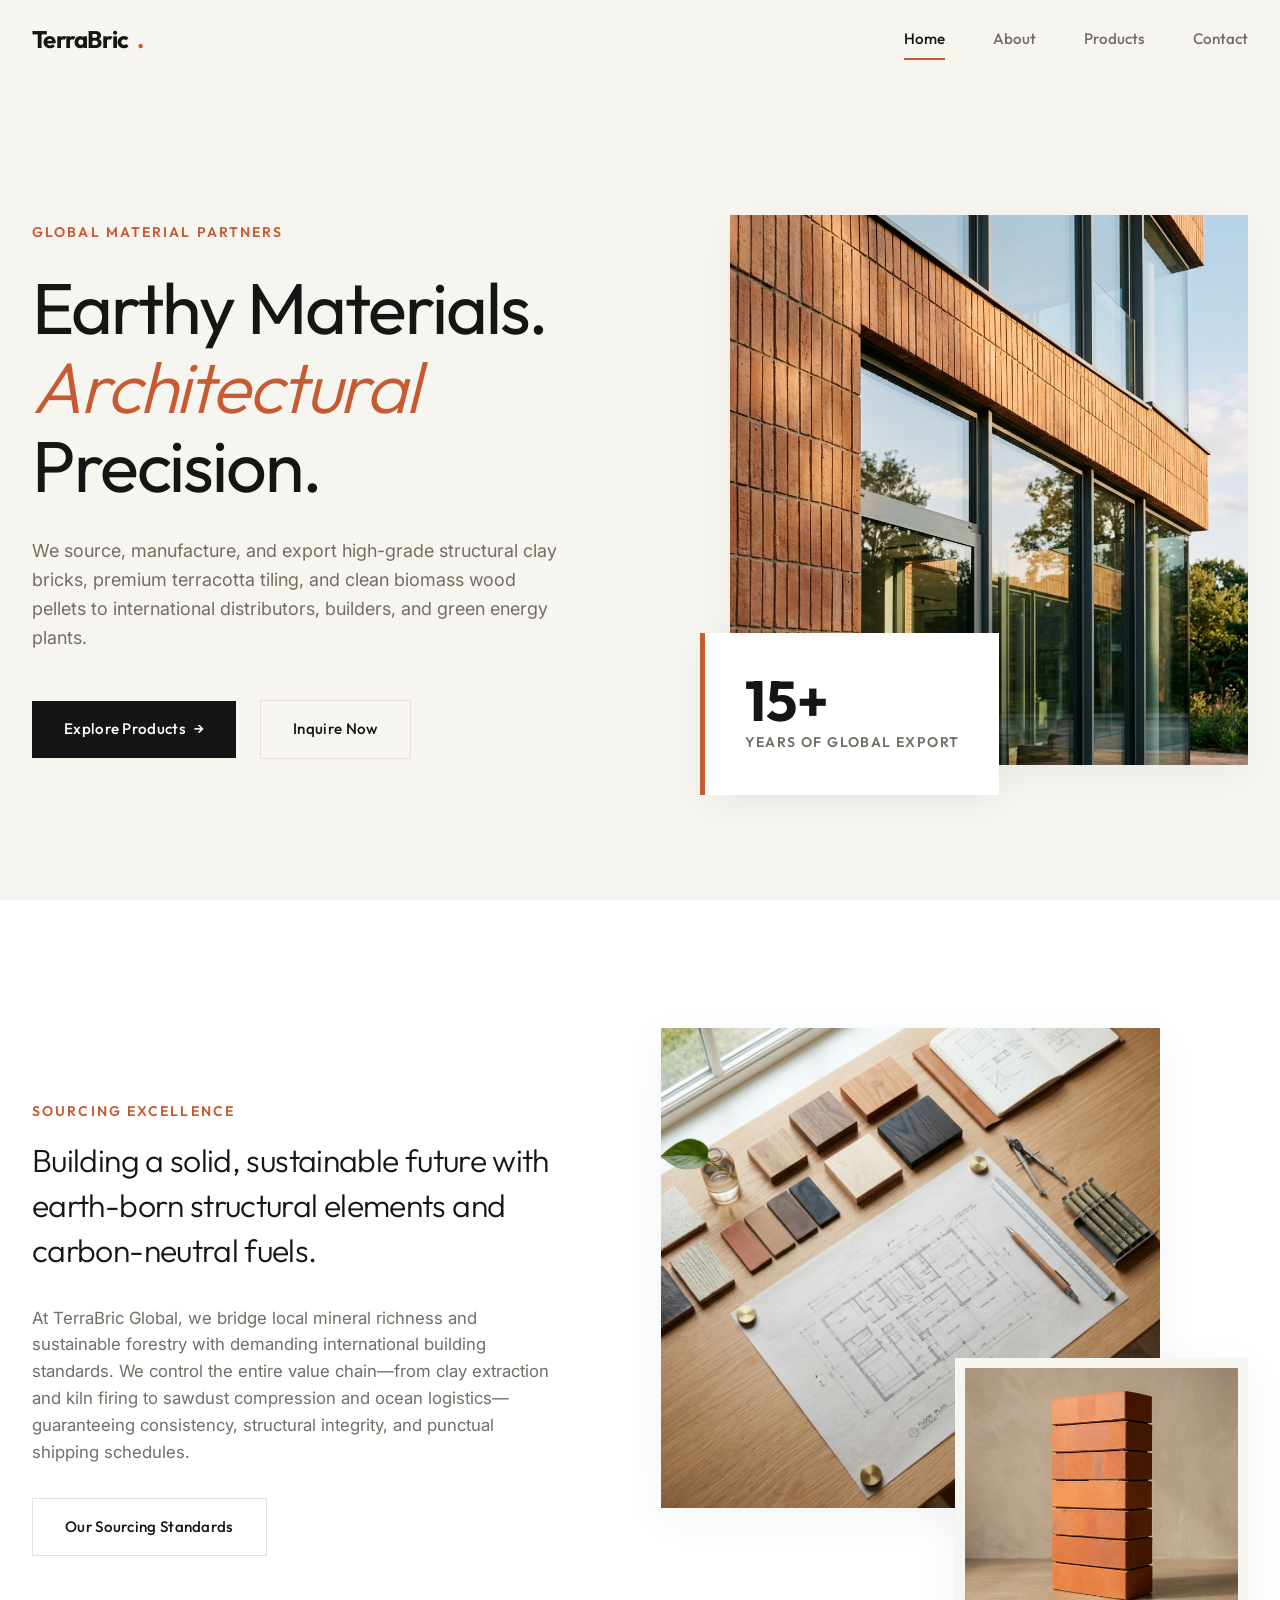
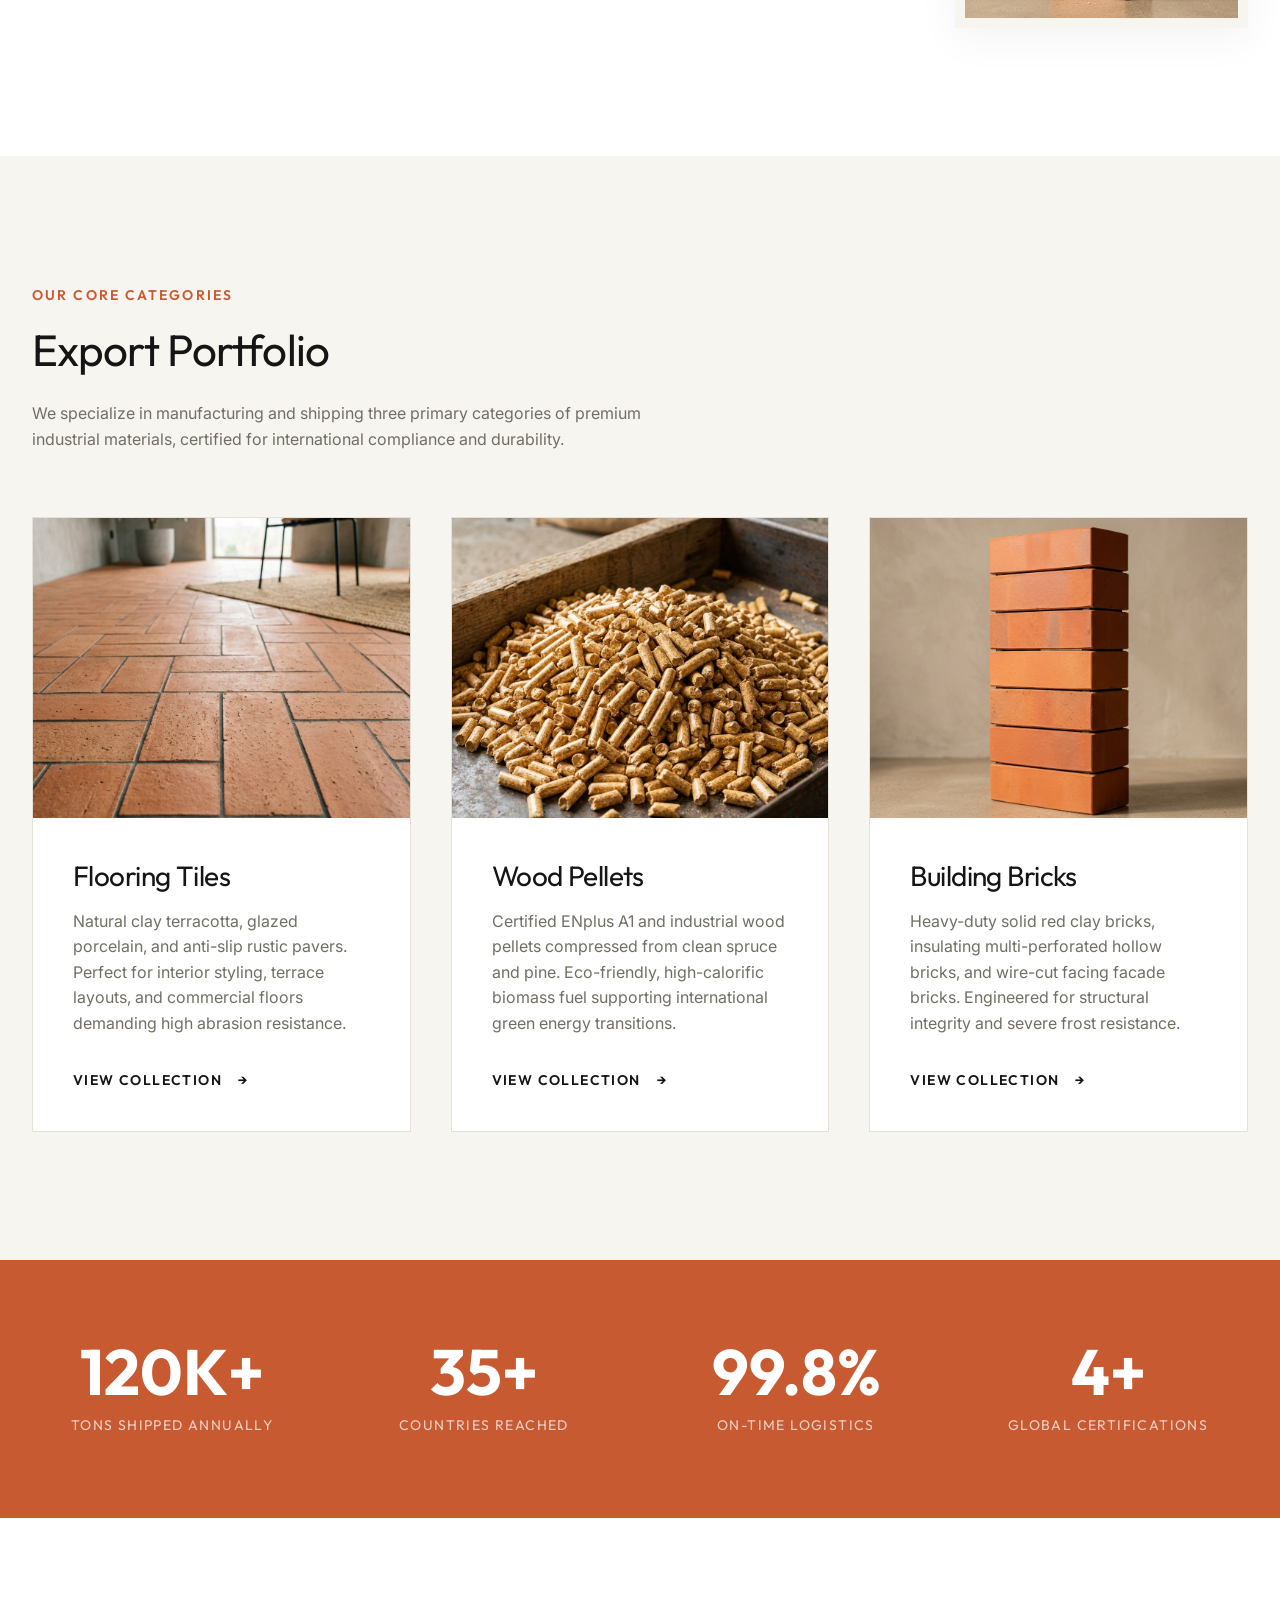
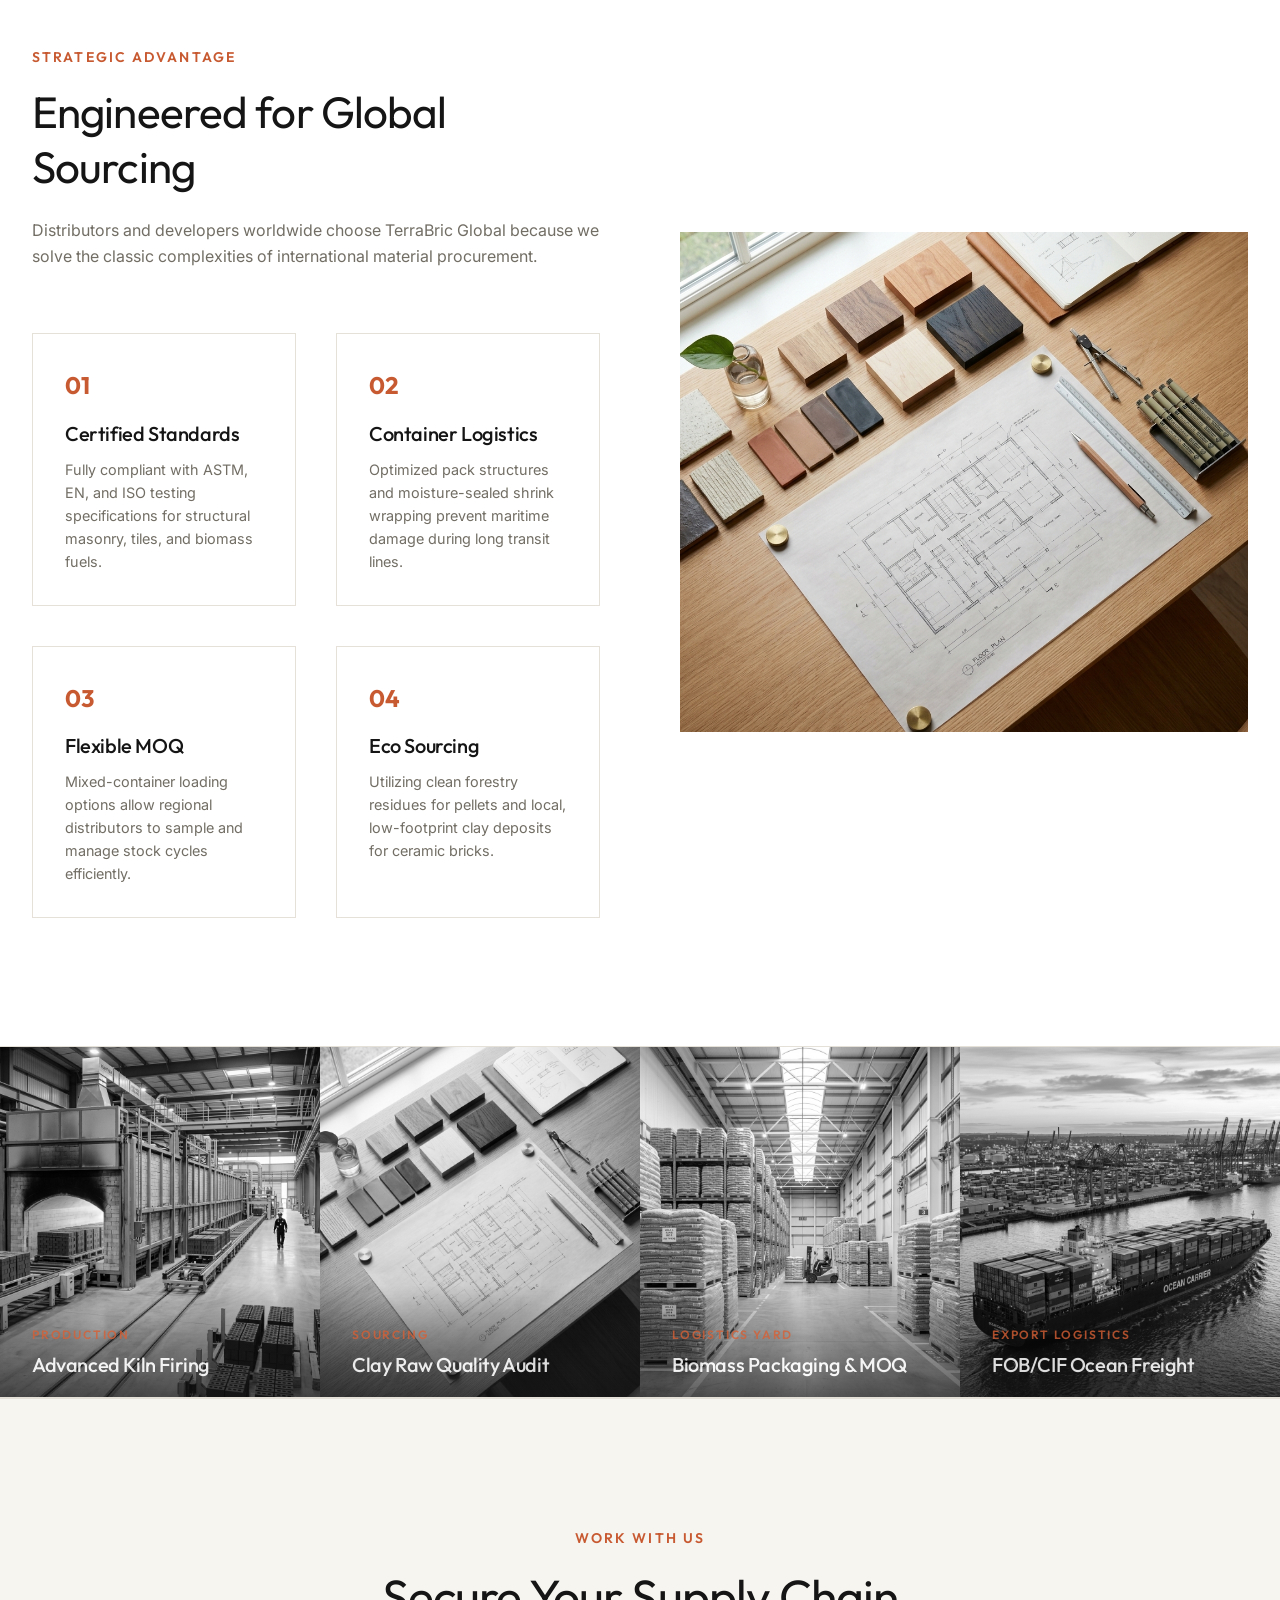
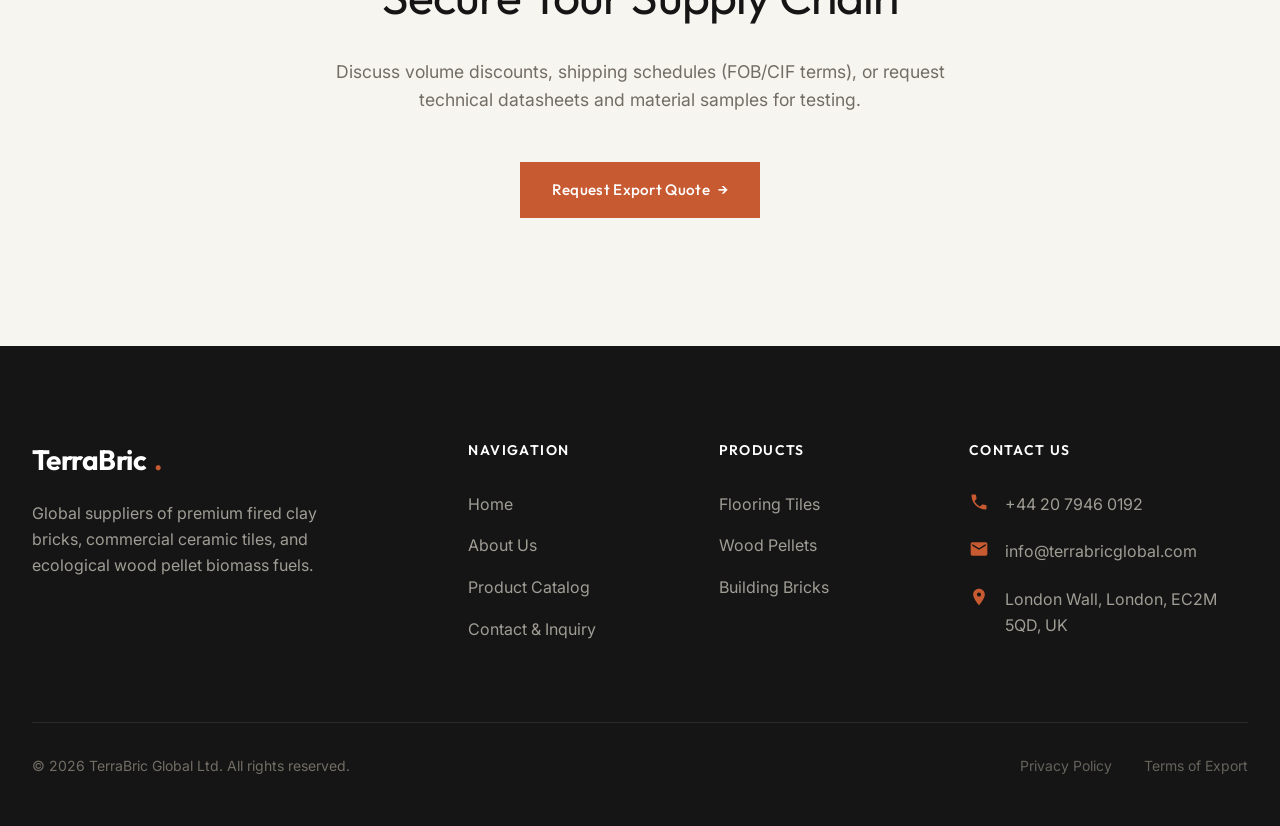
==== commit 7657870c: "Add files via upload" ====
--- a/index.html
+++ b/index.html
@@ -5,7 +5,8 @@
   <meta name="viewport" content="width=device-width, initial-scale=1.0">
   <title>TerraBric Global | Premium Architectural Bricks, Flooring Tiles & Wood Pellets Export</title>
   <meta name="description" content="TerraBric Global is a premier international supplier of high-density clay building bricks, luxury terracotta flooring tiles, and certified sustainable wood pellets biomass fuel. Serving developers and distributors worldwide.">
-  <link rel="stylesheet" href="css/style.css">
+  <script type="module" crossorigin src="./assets/main-B2Rrljg5.js"></script>
+  <link rel="stylesheet" crossorigin href="./assets/main-CCjlKuUY.css">
 </head>
 <body>
 
@@ -58,7 +59,7 @@
         </div>
         <div class="hero-media fade-in-element visible delay-200">
           <div class="hero-image-wrapper">
-            <img src="assets/hero.png" alt="TerraBric Premium Modern Architectural Facade">
+            <img src="./assets/hero-CCxuICXf.png" alt="TerraBric Premium Modern Architectural Facade">
           </div>
           <div class="hero-badge">
             <span class="number">15+</span>
@@ -80,10 +81,10 @@
           </div>
           <div class="about-gallery fade-in-element delay-200">
             <div class="about-img-main">
-              <img src="assets/about_company.png" alt="TerraBric Design and Material Selection Desk">
+              <img src="./assets/about_company-Dqo8f-Of.png" alt="TerraBric Design and Material Selection Desk">
             </div>
             <div class="about-img-sub">
-              <img src="assets/building_bricks.png" alt="TerraBric Premium Fired Clay Brick close-up">
+              <img src="./assets/building_bricks-CAz44PvV.png" alt="TerraBric Premium Fired Clay Brick close-up">
             </div>
           </div>
         </div>
@@ -103,7 +104,7 @@
           <!-- Flooring Tiles -->
           <div class="category-card fade-in-element">
             <div class="category-img">
-              <img src="assets/flooring_tiles.png" alt="Premium Terracotta Flooring Tiles">
+              <img src="./assets/flooring_tiles-aUcbpa0r.png" alt="Premium Terracotta Flooring Tiles">
             </div>
             <div class="category-info">
               <h3>Flooring Tiles</h3>
@@ -117,7 +118,7 @@
           <!-- Wood Pellets -->
           <div class="category-card fade-in-element delay-100">
             <div class="category-img">
-              <img src="assets/wood_pellets.png" alt="Sustainable Biomass Wood Pellets">
+              <img src="./assets/wood_pellets-CHJtz3vI.png" alt="Sustainable Biomass Wood Pellets">
             </div>
             <div class="category-info">
               <h3>Wood Pellets</h3>
@@ -131,7 +132,7 @@
           <!-- Building Bricks -->
           <div class="category-card fade-in-element delay-200">
             <div class="category-img">
-              <img src="assets/building_bricks.png" alt="High-strength Structural Clay Building Bricks">
+              <img src="./assets/building_bricks-CAz44PvV.png" alt="High-strength Structural Clay Building Bricks">
             </div>
             <div class="category-info">
               <h3>Building Bricks</h3>
@@ -203,7 +204,41 @@
           </div>
           
           <div class="why-image-wrapper fade-in-element delay-200">
-            <img src="assets/about_company.png" alt="TerraBric Quality Assurance Workspace">
+            <img src="./assets/about_company-Dqo8f-Of.png" alt="TerraBric Quality Assurance Workspace">
+          </div>
+        </div>
+      </div>
+    </section>
+
+    <!-- FEATURED VISUAL STRIP -->
+    <section class="visual-strip-section" id="home-visual-strip">
+      <div class="visual-strip-grid">
+        <div class="visual-strip-item fade-in-element">
+          <img src="./assets/factory_kiln-rxeWx7bw.png" alt="TerraBric Advanced Kiln Facility">
+          <div class="visual-strip-overlay">
+            <span>Production</span>
+            <h4>Advanced Kiln Firing</h4>
+          </div>
+        </div>
+        <div class="visual-strip-item fade-in-element delay-100">
+          <img src="./assets/about_company-Dqo8f-Of.png" alt="TerraBric Material Sourcing and Design Desk">
+          <div class="visual-strip-overlay">
+            <span>Sourcing</span>
+            <h4>Clay Raw Quality Audit</h4>
+          </div>
+        </div>
+        <div class="visual-strip-item fade-in-element delay-200">
+          <img src="./assets/pellets_storage-1aPfVPfk.png" alt="TerraBric Biomass Fuel Packing Warehouse">
+          <div class="visual-strip-overlay">
+            <span>Logistics Yard</span>
+            <h4>Biomass Packaging & MOQ</h4>
+          </div>
+        </div>
+        <div class="visual-strip-item fade-in-element delay-300">
+          <img src="./assets/shipping_containers-DiyMhjyK.png" alt="TerraBric Shipping Vessels Loaded">
+          <div class="visual-strip-overlay">
+            <span>Export Logistics</span>
+            <h4>FOB/CIF Ocean Freight</h4>
           </div>
         </div>
       </div>
@@ -291,8 +326,6 @@
   </footer>
 
   <!-- Scripts -->
-  <script src="js/products-data.js"></script>
-  <script src="js/main.js"></script>
   <script>
     // Update footer copyright year dynamically
     document.getElementById("current-year").innerText = new Date().getFullYear();
--- a/assets/main-CCjlKuUY.css
+++ b/assets/main-CCjlKuUY.css
@@ -0,0 +1 @@
+@import"https://fonts.googleapis.com/css2?family=Inter:wght@300;400;500;600&family=Outfit:wght@300;400;500;600;700&display=swap";:root{--font-heading: "Outfit", -apple-system, BlinkMacSystemFont, "Segoe UI", Roboto, sans-serif;--font-body: "Inter", -apple-system, BlinkMacSystemFont, "Segoe UI", Roboto, sans-serif;--color-clay: #C85A32;--color-clay-dark: #A84723;--color-clay-light: #F9ECE8;--color-wood: #8F6B38;--color-wood-dark: #74562C;--color-wood-light: #F5EFE6;--color-charcoal: #151515;--color-slate: #2A2A2A;--color-alabaster: #F7F5F0;--color-white: #FFFFFF;--color-border: #E5E1D8;--color-muted: #726E65;--max-width: 1280px;--header-height: 80px;--transition-smooth: all .4s cubic-bezier(.25, 1, .5, 1);--transition-fast: all .2s ease-out;--shadow-subtle: 0 4px 30px rgba(0, 0, 0, .02);--shadow-medium: 0 10px 40px rgba(0, 0, 0, .05)}*,*:before,*:after{box-sizing:border-box;margin:0;padding:0}html{scroll-behavior:smooth;-webkit-text-size-adjust:100%}body{font-family:var(--font-body);background-color:var(--color-alabaster);color:var(--color-charcoal);line-height:1.6;-webkit-font-smoothing:antialiased;overflow-x:hidden}h1,h2,h3,h4,h5,h6{font-family:var(--font-heading);font-weight:500;line-height:1.25;letter-spacing:-.02em;color:var(--color-charcoal)}p{color:var(--color-muted);font-weight:400}a{color:inherit;text-decoration:none;transition:var(--transition-fast)}button,input,textarea,select{font-family:inherit;font-size:inherit;color:inherit;background:none;border:none;outline:none}img{max-width:100%;height:auto;display:block}ul{list-style:none}.container{width:100%;max-width:var(--max-width);margin:0 auto;padding:0 2rem}.section{padding:8rem 0;position:relative}.section-light{background-color:var(--color-white)}.section-header{max-width:650px;margin-bottom:4rem}.section-header .tagline{font-family:var(--font-heading);font-size:.875rem;font-weight:600;text-transform:uppercase;letter-spacing:.15em;color:var(--color-clay);margin-bottom:1rem;display:block}.section-header h2{font-size:2.75rem;font-weight:400;margin-bottom:1.5rem}.btn{display:inline-flex;align-items:center;justify-content:center;padding:1rem 2rem;font-family:var(--font-heading);font-size:.95rem;font-weight:500;letter-spacing:.02em;cursor:pointer;transition:var(--transition-smooth);border-radius:0}.btn-primary{background-color:var(--color-charcoal);color:var(--color-white)}.btn-primary:hover{background-color:var(--color-clay);transform:translateY(-2px)}.btn-secondary{border:1px solid var(--color-border);color:var(--color-charcoal)}.btn-secondary:hover{background-color:var(--color-charcoal);color:var(--color-white);border-color:var(--color-charcoal);transform:translateY(-2px)}.btn-clay{background-color:var(--color-clay);color:var(--color-white)}.btn-clay:hover{background-color:var(--color-clay-dark);transform:translateY(-2px)}.btn-icon{margin-left:.5rem;transition:transform .3s ease}.btn:hover .btn-icon{transform:translate(5px)}.header{position:fixed;top:0;left:0;width:100%;height:var(--header-height);z-index:1000;transition:var(--transition-smooth);border-bottom:1px solid transparent}.header.scrolled{background-color:#f7f5f0d9;backdrop-filter:blur(16px);-webkit-backdrop-filter:blur(16px);border-bottom:1px solid var(--color-border);height:70px}.nav-wrapper{display:flex;justify-content:space-between;align-items:center;height:100%}.logo{font-family:var(--font-heading);font-size:1.5rem;font-weight:700;letter-spacing:-.03em;color:var(--color-charcoal);display:flex;align-items:center;gap:.5rem}.logo span{color:var(--color-clay)}.logo-dot{width:8px;height:8px;background-color:var(--color-clay);border-radius:50%}.nav-links{display:flex;gap:3rem;align-items:center}.nav-link{font-family:var(--font-heading);font-size:.95rem;font-weight:500;color:var(--color-muted);position:relative;padding:.5rem 0}.nav-link:hover,.nav-link.active{color:var(--color-charcoal)}.nav-link:after{content:"";position:absolute;bottom:0;left:0;width:0;height:2px;background-color:var(--color-clay);transition:var(--transition-smooth)}.nav-link:hover:after,.nav-link.active:after{width:100%}.burger-menu{display:none;flex-direction:column;justify-content:space-between;width:24px;height:18px;cursor:pointer;z-index:1001}.burger-line{width:100%;height:2px;background-color:var(--color-charcoal);transition:var(--transition-smooth)}.mobile-nav{position:fixed;top:0;right:-100%;width:100%;height:100vh;background-color:var(--color-alabaster);z-index:999;display:flex;flex-direction:column;justify-content:center;align-items:center;gap:2.5rem;transition:var(--transition-smooth);padding:2rem}.mobile-nav.open{right:0}.mobile-nav-link{font-family:var(--font-heading);font-size:2rem;font-weight:400;color:var(--color-muted)}.mobile-nav-link.active,.mobile-nav-link:hover{color:var(--color-charcoal)}.burger-menu.open .burger-line:nth-child(1){transform:translateY(8px) rotate(45deg)}.burger-menu.open .burger-line:nth-child(2){opacity:0}.burger-menu.open .burger-line:nth-child(3){transform:translateY(-8px) rotate(-45deg)}.footer{background-color:var(--color-charcoal);color:var(--color-white);padding:6rem 0 3rem}.footer-grid{display:grid;grid-template-columns:2fr 1fr 1fr 1.5fr;gap:4rem;margin-bottom:5rem}.footer-brand h3{font-family:var(--font-heading);font-size:1.75rem;font-weight:700;color:var(--color-white);margin-bottom:1.5rem;display:flex;align-items:center;gap:.5rem}.footer-brand h3 span{color:var(--color-clay)}.footer-brand p{color:#a09d95;margin-bottom:2rem;max-width:300px}.footer-title{font-family:var(--font-heading);font-size:.875rem;font-weight:600;text-transform:uppercase;letter-spacing:.1em;color:var(--color-white);margin-bottom:2rem}.footer-links{display:flex;flex-direction:column;gap:1rem}.footer-links a{color:#a09d95}.footer-links a:hover{color:var(--color-clay);transform:translate(4px)}.footer-contact-info{display:flex;flex-direction:column;gap:1.25rem}.footer-contact-info li{display:flex;gap:1rem;color:#a09d95}.footer-contact-info .icon{color:var(--color-clay);flex-shrink:0;width:20px}.footer-newsletter p{color:#a09d95;margin-bottom:1.5rem}.newsletter-form{display:flex;border-bottom:1px solid #403E39;padding-bottom:.5rem}.newsletter-form input{flex-grow:1;color:var(--color-white);font-size:.9rem}.newsletter-form input::placeholder{color:#66635c}.newsletter-submit{color:var(--color-clay);cursor:pointer;padding:0 .5rem}.newsletter-submit:hover{color:var(--color-white)}.footer-bottom{display:flex;justify-content:space-between;align-items:center;padding-top:2rem;border-top:1px solid #2A2925;font-size:.875rem;color:#66635c}.footer-bottom-links{display:flex;gap:2rem}.footer-bottom-links a:hover{color:var(--color-white)}.hero{min-height:100vh;display:flex;align-items:center;position:relative;overflow:hidden;padding-top:var(--header-height)}.hero-grid{display:grid;grid-template-columns:1.1fr .9fr;gap:4rem;align-items:center;width:100%}.hero-content{z-index:2}.hero-tagline{font-family:var(--font-heading);font-size:.875rem;font-weight:600;text-transform:uppercase;letter-spacing:.15em;color:var(--color-clay);margin-bottom:1.5rem;display:block}.hero-content h1{font-size:4.5rem;font-weight:400;line-height:1.1;letter-spacing:-.03em;margin-bottom:2rem}.hero-content h1 span{font-style:italic;font-weight:300;color:var(--color-clay)}.hero-content p{font-size:1.125rem;margin-bottom:3rem;max-width:540px}.hero-cta{display:flex;gap:1.5rem;align-items:center}.hero-media{position:relative;height:550px;width:100%}.hero-image-wrapper{width:100%;height:100%;overflow:hidden;box-shadow:var(--shadow-medium);position:relative}.hero-image-wrapper img{width:100%;height:100%;object-fit:cover;transition:transform 12s ease-out}.hero:hover .hero-image-wrapper img{transform:scale(1.08)}.hero-badge{position:absolute;bottom:-30px;left:-30px;background-color:var(--color-white);padding:2.5rem;box-shadow:var(--shadow-medium);border-left:5px solid var(--color-clay);z-index:3}.hero-badge .number{font-family:var(--font-heading);font-size:3.5rem;font-weight:700;line-height:1;color:var(--color-charcoal);display:block}.hero-badge .text{font-family:var(--font-heading);font-size:.875rem;font-weight:600;text-transform:uppercase;letter-spacing:.1em;color:var(--color-muted)}.inner-hero{background-color:var(--color-charcoal);color:var(--color-white);padding:10rem 0 6rem;text-align:left}.inner-hero h1{font-size:3.75rem;font-weight:400;color:var(--color-white);margin-bottom:1.5rem}.inner-hero p{color:#a09d95;font-size:1.125rem;max-width:600px}.breadcrumb{display:flex;gap:.75rem;font-family:var(--font-heading);font-size:.875rem;text-transform:uppercase;letter-spacing:.1em;margin-bottom:2rem;color:#7a766f}.breadcrumb a{color:#a09d95}.breadcrumb a:hover{color:var(--color-white)}.breadcrumb-separator:before{content:"/"}.categories-grid{display:grid;grid-template-columns:repeat(3,1fr);gap:2.5rem}.category-card{background-color:var(--color-white);border:1px solid var(--color-border);position:relative;overflow:hidden;display:flex;flex-direction:column;transition:var(--transition-smooth)}.category-card:hover{transform:translateY(-8px);box-shadow:var(--shadow-medium);border-color:transparent}.category-img{height:300px;width:100%;overflow:hidden}.category-img img{width:100%;height:100%;object-fit:cover;transition:transform .6s ease}.category-card:hover .category-img img{transform:scale(1.05)}.category-info{padding:2.5rem;flex-grow:1;display:flex;flex-direction:column}.category-info h3{font-size:1.75rem;font-weight:400;margin-bottom:1rem}.category-info p{margin-bottom:2rem;flex-grow:1}.category-link{font-family:var(--font-heading);font-weight:600;font-size:.875rem;text-transform:uppercase;letter-spacing:.1em;color:var(--color-charcoal);display:flex;align-items:center;gap:.5rem;transition:var(--transition-fast)}.category-card:hover .category-link{color:var(--color-clay)}.category-card:hover .category-link .btn-icon{transform:translate(6px)}.why-grid{display:grid;grid-template-columns:1fr 1fr;gap:5rem;align-items:center}.why-features{display:grid;grid-template-columns:1fr 1fr;gap:2.5rem}.why-feature-card{padding:2rem;background-color:var(--color-white);border:1px solid var(--color-border);transition:var(--transition-smooth)}.why-feature-card:hover{border-color:var(--color-clay);box-shadow:var(--shadow-subtle)}.feature-num{font-family:var(--font-heading);font-size:1.5rem;font-weight:700;color:var(--color-clay);margin-bottom:1rem;display:block}.why-feature-card h4{font-size:1.25rem;margin-bottom:.75rem}.why-feature-card p{font-size:.9rem}.why-image-wrapper{position:relative;height:500px}.why-image-wrapper img{width:100%;height:100%;object-fit:cover}.stats-banner{background-color:var(--color-clay);color:var(--color-white);padding:5rem 0}.stats-grid{display:grid;grid-template-columns:repeat(4,1fr);text-align:center;gap:2rem}.stat-item .number{font-family:var(--font-heading);font-size:4rem;font-weight:700;line-height:1;display:block;margin-bottom:.5rem}.stat-item .label{font-family:var(--font-heading);font-size:.875rem;text-transform:uppercase;letter-spacing:.1em;color:#ffffffb3}.about-grid{display:grid;grid-template-columns:1fr 1.1fr;gap:6rem;align-items:center}.about-intro-text h3{font-size:2rem;font-weight:300;line-height:1.4;margin-bottom:2rem;color:var(--color-charcoal)}.about-intro-text p{font-size:1.05rem;margin-bottom:2rem}.about-gallery{position:relative;height:600px}.about-img-main{width:85%;height:80%;overflow:hidden;box-shadow:var(--shadow-medium)}.about-img-main img{width:100%;height:100%;object-fit:cover}.about-img-sub{position:absolute;bottom:0;right:0;width:50%;height:45%;border:10px solid var(--color-alabaster);box-shadow:var(--shadow-medium);overflow:hidden}.about-img-sub img{width:100%;height:100%;object-fit:cover}.standards-grid{display:grid;grid-template-columns:repeat(3,1fr);gap:3rem;margin-top:4rem}.standard-card{padding:3rem 2.5rem;background-color:var(--color-alabaster);border-top:3px solid var(--color-charcoal);transition:var(--transition-smooth)}.standard-card:hover{background-color:var(--color-white);border-top-color:var(--color-clay);box-shadow:var(--shadow-medium)}.standard-icon{font-size:2.5rem;margin-bottom:1.5rem;display:block}.standard-card h4{font-size:1.5rem;margin-bottom:1rem}.timeline{max-width:800px;margin:4rem auto 0;position:relative}.timeline:before{content:"";position:absolute;top:0;bottom:0;left:50%;width:1px;background-color:var(--color-border);transform:translate(-50%)}.timeline-item{position:relative;margin-bottom:4rem;width:50%;padding:0 3rem}.timeline-item:nth-child(odd){left:0;text-align:right}.timeline-item:nth-child(2n){left:50%;text-align:left}.timeline-dot{width:12px;height:12px;background-color:var(--color-clay);border-radius:50%;position:absolute;top:8px;z-index:5}.timeline-item:nth-child(odd) .timeline-dot{right:-6px}.timeline-item:nth-child(2n) .timeline-dot{left:-6px}.timeline-year{font-family:var(--font-heading);font-size:1.5rem;font-weight:700;color:var(--color-clay);margin-bottom:.5rem;display:block}.timeline-content h4{font-size:1.25rem;margin-bottom:.75rem;color:var(--color-charcoal)}.products-filter-bar{display:flex;justify-content:center;gap:1.5rem;margin-bottom:4rem;flex-wrap:wrap}.filter-btn{padding:.75rem 2rem;font-family:var(--font-heading);font-weight:500;font-size:.95rem;color:var(--color-muted);border:1px solid var(--color-border);cursor:pointer;transition:var(--transition-fast)}.filter-btn:hover,.filter-btn.active{color:var(--color-white);background-color:var(--color-charcoal);border-color:var(--color-charcoal)}.products-grid{display:grid;grid-template-columns:repeat(3,1fr);gap:2.5rem;min-height:400px}.product-card{background-color:var(--color-white);border:1px solid var(--color-border);overflow:hidden;transition:var(--transition-smooth);cursor:pointer;display:flex;flex-direction:column}.product-card:hover{transform:translateY(-8px);box-shadow:var(--shadow-medium)}.product-img{height:280px;width:100%;overflow:hidden;background-color:var(--color-alabaster);position:relative}.product-img img{width:100%;height:100%;object-fit:cover;transition:transform .5s ease}.product-card:hover .product-img img{transform:scale(1.05)}.product-tag{position:absolute;top:1.5rem;left:1.5rem;background-color:var(--color-white);padding:.35rem .85rem;font-family:var(--font-heading);font-size:.75rem;font-weight:600;text-transform:uppercase;letter-spacing:.05em;color:var(--color-clay);box-shadow:var(--shadow-subtle)}.product-info{padding:2rem;flex-grow:1;display:flex;flex-direction:column}.product-info h3{font-size:1.5rem;font-weight:400;margin-bottom:.75rem}.product-info p{font-size:.95rem;margin-bottom:1.5rem;flex-grow:1}.product-spec-preview{font-size:.85rem;color:var(--color-muted);border-top:1px solid var(--color-border);padding-top:1rem;margin-bottom:1.5rem;display:flex;justify-content:space-between}.product-action-link{font-family:var(--font-heading);font-size:.875rem;font-weight:600;text-transform:uppercase;letter-spacing:.1em;color:var(--color-clay);display:flex;align-items:center;gap:.5rem}.modal-overlay{position:fixed;top:0;left:0;width:100%;height:100%;background-color:#15151599;backdrop-filter:blur(8px);-webkit-backdrop-filter:blur(8px);z-index:1100;display:flex;justify-content:center;align-items:center;opacity:0;pointer-events:none;transition:opacity .4s ease;padding:2rem}.modal-overlay.open{opacity:1;pointer-events:auto}.modal-container{background-color:var(--color-white);width:100%;max-width:960px;max-height:90vh;overflow-y:auto;position:relative;box-shadow:0 30px 60px #0003;transform:translateY(30px);transition:transform .4s cubic-bezier(.25,1,.5,1);display:grid;grid-template-columns:1.1fr .9fr}.modal-overlay.open .modal-container{transform:translateY(0)}.modal-close-btn{position:absolute;top:1.5rem;right:1.5rem;width:40px;height:40px;background-color:var(--color-white);border-radius:50%;display:flex;justify-content:center;align-items:center;cursor:pointer;box-shadow:var(--shadow-medium);z-index:10;transition:var(--transition-fast)}.modal-close-btn:hover{background-color:var(--color-charcoal);color:var(--color-white)}.modal-gallery-side{position:relative;background-color:var(--color-alabaster);display:flex;align-items:center;justify-content:center}.modal-gallery-side img{width:100%;height:100%;object-fit:cover;min-height:450px}.modal-info-side{padding:4rem 3rem;display:flex;flex-direction:column;justify-content:space-between}.modal-tag{font-family:var(--font-heading);font-size:.8rem;font-weight:600;text-transform:uppercase;letter-spacing:.1em;color:var(--color-clay);margin-bottom:1rem;display:block}.modal-title{font-size:2.25rem;font-weight:400;margin-bottom:1.5rem}.modal-description{margin-bottom:2rem;font-size:1rem}.modal-specs-table{border-top:1px solid var(--color-border);margin-bottom:2.5rem}.modal-spec-row{display:flex;justify-content:space-between;padding:.85rem 0;border-bottom:1px solid var(--color-border);font-size:.95rem}.modal-spec-label{font-weight:500;color:var(--color-charcoal)}.modal-spec-value{color:var(--color-muted)}.contact-grid{display:grid;grid-template-columns:1fr 1.1fr;gap:6rem}.contact-info-panel{display:flex;flex-direction:column;gap:3.5rem}.contact-details h3{font-size:2rem;font-weight:400;margin-bottom:2rem}.contact-details-list{display:flex;flex-direction:column;gap:2rem}.contact-detail-item{display:flex;gap:1.5rem}.contact-detail-icon{font-size:1.5rem;color:var(--color-clay);flex-shrink:0}.contact-detail-content h4{font-size:1.1rem;font-weight:600;margin-bottom:.5rem}.contact-detail-content p,.contact-detail-content a{color:var(--color-muted)}.contact-detail-content a:hover{color:var(--color-clay)}.office-hubs-grid{display:grid;grid-template-columns:1fr 1fr;gap:2rem;border-top:1px solid var(--color-border);padding-top:3rem}.office-hub h5{font-size:1.1rem;margin-bottom:.5rem}.office-hub p{font-size:.9rem}.contact-form-panel{background-color:var(--color-white);padding:4rem 3.5rem;border:1px solid var(--color-border);box-shadow:var(--shadow-subtle)}.contact-form-panel h3{font-size:2rem;font-weight:400;margin-bottom:2.5rem}.form-group-row{display:grid;grid-template-columns:1fr 1fr;gap:1.5rem}.form-group{margin-bottom:1.75rem}.form-label{display:block;font-family:var(--font-heading);font-size:.875rem;font-weight:600;text-transform:uppercase;letter-spacing:.05em;color:var(--color-charcoal);margin-bottom:.75rem}.form-input,.form-textarea,.form-select{width:100%;padding:1rem 1.25rem;border:1px solid var(--color-border);background-color:var(--color-alabaster);color:var(--color-charcoal);font-size:.95rem;transition:var(--transition-fast)}.form-input:focus,.form-textarea:focus,.form-select:focus{border-color:var(--color-clay);background-color:var(--color-white)}.form-textarea{height:150px;resize:vertical}.faq-section{border-top:1px solid var(--color-border);margin-top:6rem;padding-top:6rem}.faq-list{max-width:800px;margin:0 auto}.faq-item{border-bottom:1px solid var(--color-border);padding:1.5rem 0}.faq-question{display:flex;justify-content:space-between;align-items:center;cursor:pointer;font-size:1.25rem;font-weight:500}.faq-toggle-icon{font-size:1.5rem;color:var(--color-clay);transition:transform .3s ease}.faq-item.open .faq-toggle-icon{transform:rotate(45deg)}.faq-answer{max-height:0;overflow:hidden;transition:max-height .4s cubic-bezier(.25,1,.5,1)}.faq-answer p{padding-top:1rem;font-size:1rem}.faq-item.open .faq-answer{max-height:200px}.toast-notification{position:fixed;bottom:2rem;right:2rem;background-color:var(--color-charcoal);color:var(--color-white);padding:1.25rem 2.5rem;box-shadow:var(--shadow-medium);z-index:2000;display:flex;align-items:center;gap:1rem;transform:translateY(100px);opacity:0;transition:all .4s cubic-bezier(.175,.885,.32,1.275);border-left:4px solid var(--color-clay)}.toast-notification.show{transform:translateY(0);opacity:1}.fade-in-element{opacity:0;transform:translateY(30px);transition:opacity .8s ease-out,transform .8s cubic-bezier(.25,1,.5,1)}.fade-in-element.visible{opacity:1;transform:translateY(0)}.delay-100{transition-delay:.1s}.delay-200{transition-delay:.2s}.delay-300{transition-delay:.3s}.delay-400{transition-delay:.4s}@media (max-width: 1024px){:root{--header-height: 70px}.section{padding:6rem 0}.hero-content h1{font-size:3.5rem}.categories-grid{grid-template-columns:repeat(2,1fr)}.categories-grid .category-card:nth-child(3){grid-column:span 2}.products-grid{grid-template-columns:repeat(2,1fr)}.footer-grid{grid-template-columns:1fr 1fr;gap:3rem}.about-grid,.why-grid,.contact-grid{grid-template-columns:1fr;gap:4rem}.about-gallery{height:500px}.why-image-wrapper{height:400px}.modal-container{grid-template-columns:1fr;max-height:85vh}.modal-gallery-side img{min-height:300px;height:350px}.modal-info-side{padding:2.5rem}}@media (max-width: 768px){.nav-links{display:none}.burger-menu{display:flex}.hero-grid{grid-template-columns:1fr;gap:3rem}.hero-media{height:400px}.hero-badge{bottom:-15px;left:-15px;padding:1.5rem}.hero-badge .number{font-size:2.5rem}.categories-grid{grid-template-columns:1fr}.categories-grid .category-card:nth-child(3){grid-column:span 1}.products-grid{grid-template-columns:1fr}.stats-grid{grid-template-columns:repeat(2,1fr);gap:3rem}.standards-grid{grid-template-columns:1fr;gap:2rem}.timeline:before{left:2rem}.timeline-item{width:100%;padding-left:4rem;padding-right:0;text-align:left!important}.timeline-item:nth-child(2n){left:0}.timeline-dot{left:2rem!important;margin-left:-6px}.form-group-row{grid-template-columns:1fr;gap:0}.contact-form-panel{padding:2.5rem 2rem}.office-hubs-grid{grid-template-columns:1fr}}@media (max-width: 480px){:root{font-size:14px}.hero-content h1{font-size:2.85rem}.stats-grid,.footer-grid{grid-template-columns:1fr}}.product-layout-grid{display:grid;grid-template-columns:280px 1fr;gap:4rem;align-items:start}.product-sidebar{position:sticky;top:110px;display:flex;flex-direction:column;gap:2.5rem}.product-sidebar-title{font-family:var(--font-heading);font-size:.8rem;font-weight:700;text-transform:uppercase;letter-spacing:.1em;color:var(--color-charcoal);margin-bottom:1.25rem;border-bottom:1px solid var(--color-border);padding-bottom:.75rem}.product-sidebar-list{display:flex;flex-direction:column;gap:.25rem}.product-sidebar-link{display:flex;align-items:center;padding:.85rem 1.25rem;font-family:var(--font-heading);font-size:.95rem;font-weight:500;color:var(--color-muted);border-left:3px solid transparent;background-color:transparent;transition:var(--transition-fast);cursor:pointer;width:100%;text-align:left}.product-sidebar-link:hover{color:var(--color-charcoal);background-color:#c85a3208;border-left-color:#c85a324d}.product-sidebar-link.active{color:var(--color-charcoal);background-color:var(--color-clay-light);border-left-color:var(--color-clay);font-weight:600}.product-sidebar-widget{background-color:var(--color-charcoal);color:var(--color-white);padding:2.5rem 2rem;border-left:4px solid var(--color-clay);box-shadow:var(--shadow-medium)}.product-sidebar-widget h4{color:var(--color-white);font-size:1.25rem;margin-bottom:.75rem}.product-sidebar-widget p{color:#a09d95;font-size:.85rem;margin-bottom:1.5rem;line-height:1.5}.product-sidebar-widget .sidebar-widget-link{font-family:var(--font-heading);font-size:.8rem;font-weight:600;text-transform:uppercase;letter-spacing:.08em;color:var(--color-clay);display:flex;align-items:center;gap:.5rem}.product-sidebar-widget:hover .sidebar-widget-link{color:var(--color-white)}.detail-back-btn{display:inline-flex;align-items:center;gap:.5rem;font-family:var(--font-heading);font-size:.9rem;font-weight:600;text-transform:uppercase;letter-spacing:.05em;color:var(--color-muted);margin-bottom:2.5rem;transition:var(--transition-fast)}.detail-back-btn:hover{color:var(--color-clay);transform:translate(-4px)}.detail-view-grid{display:grid;grid-template-columns:1.1fr .9fr;gap:3.5rem;align-items:start}.detail-img-box{background-color:var(--color-white);border:1px solid var(--color-border);box-shadow:var(--shadow-subtle);overflow:hidden;position:relative}.detail-img-box img{width:100%;height:auto;object-fit:cover}.detail-info-box{display:flex;flex-direction:column}.detail-tag{font-family:var(--font-heading);font-size:.8rem;font-weight:700;text-transform:uppercase;letter-spacing:.1em;color:var(--color-clay);margin-bottom:1rem;display:inline-block}.detail-title{font-size:2.75rem;font-weight:400;line-height:1.15;margin-bottom:1.5rem}.detail-description{font-size:1.05rem;line-height:1.7;margin-bottom:2.5rem}.detail-specs-table-wrapper{margin-bottom:3rem}.detail-specs-table-wrapper h4{font-size:.9rem;font-weight:700;text-transform:uppercase;letter-spacing:.05em;margin-bottom:1.25rem;border-bottom:1px solid var(--color-border);padding-bottom:.5rem}@media (max-width: 1024px){.product-layout-grid{grid-template-columns:1fr;gap:3rem}.product-sidebar{position:static;gap:1.5rem}.product-sidebar-title{display:none}.product-sidebar-list{flex-direction:row;flex-wrap:nowrap;overflow-x:auto;gap:.75rem;padding-bottom:.75rem;-webkit-overflow-scrolling:touch;border-bottom:1px solid var(--color-border)}.product-sidebar-link{white-space:nowrap;width:auto;padding:.6rem 1.5rem;border-left:none;border:1px solid var(--color-border);border-radius:0}.product-sidebar-link:hover{border-color:var(--color-charcoal);background-color:transparent}.product-sidebar-link.active{background-color:var(--color-charcoal);color:var(--color-white);border-color:var(--color-charcoal)}.product-sidebar-widget{display:none}.detail-view-grid{grid-template-columns:1fr;gap:3rem}}.visual-strip-section{padding:0;background-color:var(--color-white);border-top:1px solid var(--color-border);border-bottom:1px solid var(--color-border);overflow:hidden}.visual-strip-grid{display:grid;grid-template-columns:repeat(4,1fr);width:100%}.visual-strip-item{position:relative;height:350px;overflow:hidden;cursor:pointer}.visual-strip-item img{width:100%;height:100%;object-fit:cover;filter:grayscale(100%);transition:var(--transition-smooth)}.visual-strip-overlay{position:absolute;bottom:0;left:0;width:100%;padding:2.5rem 2rem;background:linear-gradient(to top,rgba(21,21,21,.9) 0%,rgba(21,21,21,.4) 60%,transparent 100%);color:var(--color-white);transform:translateY(20px);transition:var(--transition-smooth);opacity:.85}.visual-strip-overlay span{font-family:var(--font-heading);font-size:.75rem;font-weight:600;text-transform:uppercase;letter-spacing:.15em;color:var(--color-clay);display:block;margin-bottom:.5rem}.visual-strip-overlay h4{color:var(--color-white);font-size:1.25rem;font-weight:500}.visual-strip-item:hover img{filter:grayscale(0%);transform:scale(1.05)}.visual-strip-item:hover .visual-strip-overlay{transform:translateY(0);opacity:1}@media (max-width: 768px){.visual-strip-grid{grid-template-columns:repeat(2,1fr)}.visual-strip-item{height:250px}}@media (max-width: 480px){.visual-strip-grid{grid-template-columns:1fr}}.detail-gallery-container{display:flex;flex-direction:column;gap:1.5rem}.detail-thumb-grid{display:grid;grid-template-columns:repeat(3,1fr);gap:1rem}.detail-thumb{height:100px;border:1px solid var(--color-border);overflow:hidden;cursor:pointer;background-color:var(--color-white);transition:var(--transition-fast)}.detail-thumb img{width:100%;height:100%;object-fit:cover;transition:var(--transition-fast)}.detail-thumb:hover{border-color:var(--color-charcoal)}.detail-thumb.active{border-color:var(--color-clay);border-width:2px}.detail-img-box{cursor:zoom-in}.lightbox-overlay{position:fixed;top:0;left:0;width:100%;height:100%;background-color:#151515f2;backdrop-filter:blur(12px);-webkit-backdrop-filter:blur(12px);z-index:2100;display:flex;justify-content:center;align-items:center;opacity:0;pointer-events:none;transition:opacity .4s ease}.lightbox-overlay.open{opacity:1;pointer-events:auto}.lightbox-container{width:90%;max-width:1100px;height:80vh;display:flex;justify-content:center;align-items:center;position:relative}.lightbox-image{max-width:100%;max-height:100%;object-fit:contain;box-shadow:0 20px 50px #00000080;transform:scale(.95);transition:transform .4s cubic-bezier(.25,1,.5,1)}.lightbox-overlay.open .lightbox-image{transform:scale(1)}.lightbox-close{position:absolute;top:-3rem;right:0;font-size:2.5rem;color:var(--color-white);cursor:pointer;transition:var(--transition-fast)}.lightbox-close:hover{color:var(--color-clay)}.lightbox-nav{position:absolute;top:50%;transform:translateY(-50%);font-size:3rem;color:#ffffffb3;cursor:pointer;padding:1rem;transition:var(--transition-fast);-webkit-user-select:none;user-select:none}.lightbox-nav:hover{color:var(--color-white)}.lightbox-prev{left:-5rem}.lightbox-next{right:-5rem}@media (max-width: 1024px){.lightbox-prev{left:0}.lightbox-next{right:0}.lightbox-close{top:1rem;right:1rem;z-index:10}}.detail-use-cases{margin-top:5rem;border-top:1px solid var(--color-border);padding-top:4rem}.detail-use-cases h3{font-size:2rem;font-weight:400;margin-bottom:2.5rem}.use-cases-grid{display:grid;grid-template-columns:repeat(3,1fr);gap:2rem}.use-case-card{background-color:var(--color-white);border:1px solid var(--color-border);padding:2.5rem 2rem;transition:var(--transition-smooth)}.use-case-card:hover{transform:translateY(-5px);border-color:var(--color-clay);box-shadow:var(--shadow-subtle)}.use-case-icon{font-size:2rem;margin-bottom:1.5rem;display:block}.use-case-card h4{font-size:1.25rem;margin-bottom:1rem}.use-case-card p{font-size:.95rem}@media (max-width: 768px){.use-cases-grid{grid-template-columns:1fr;gap:1.5rem}}
